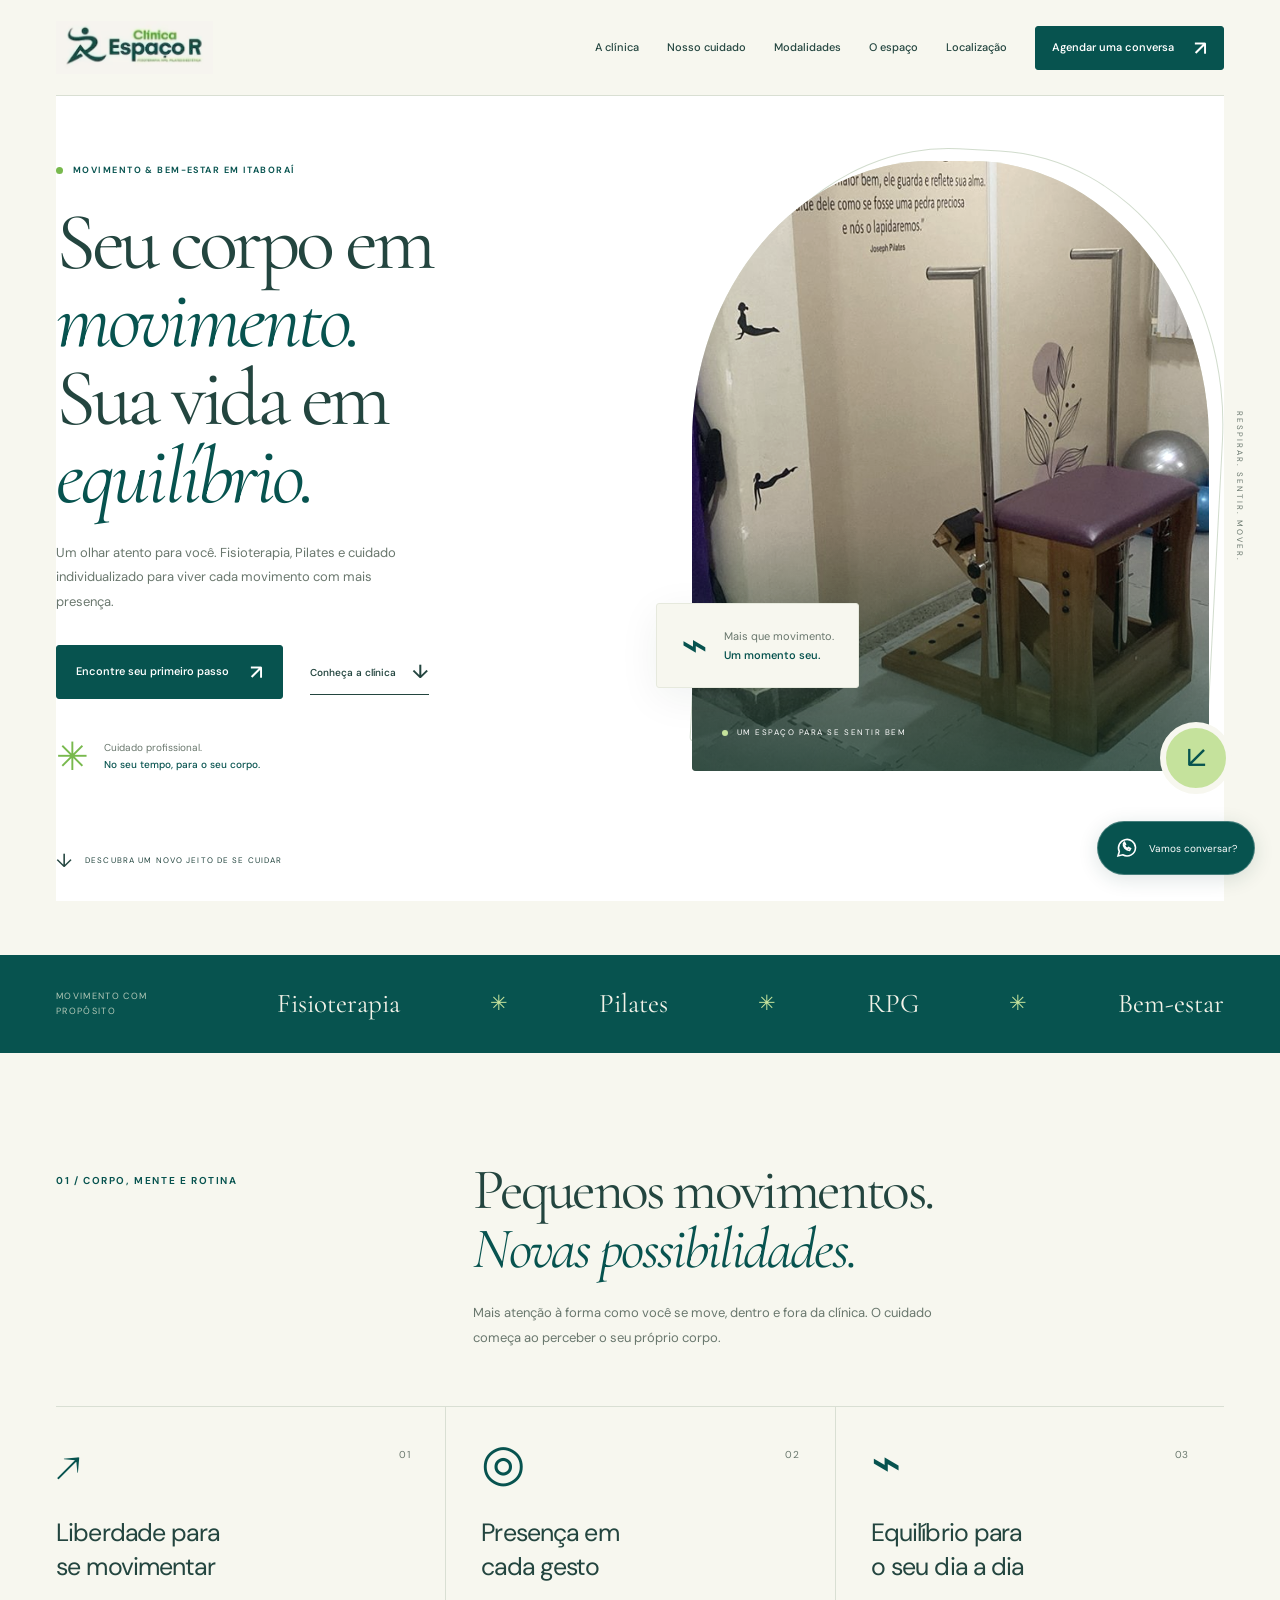
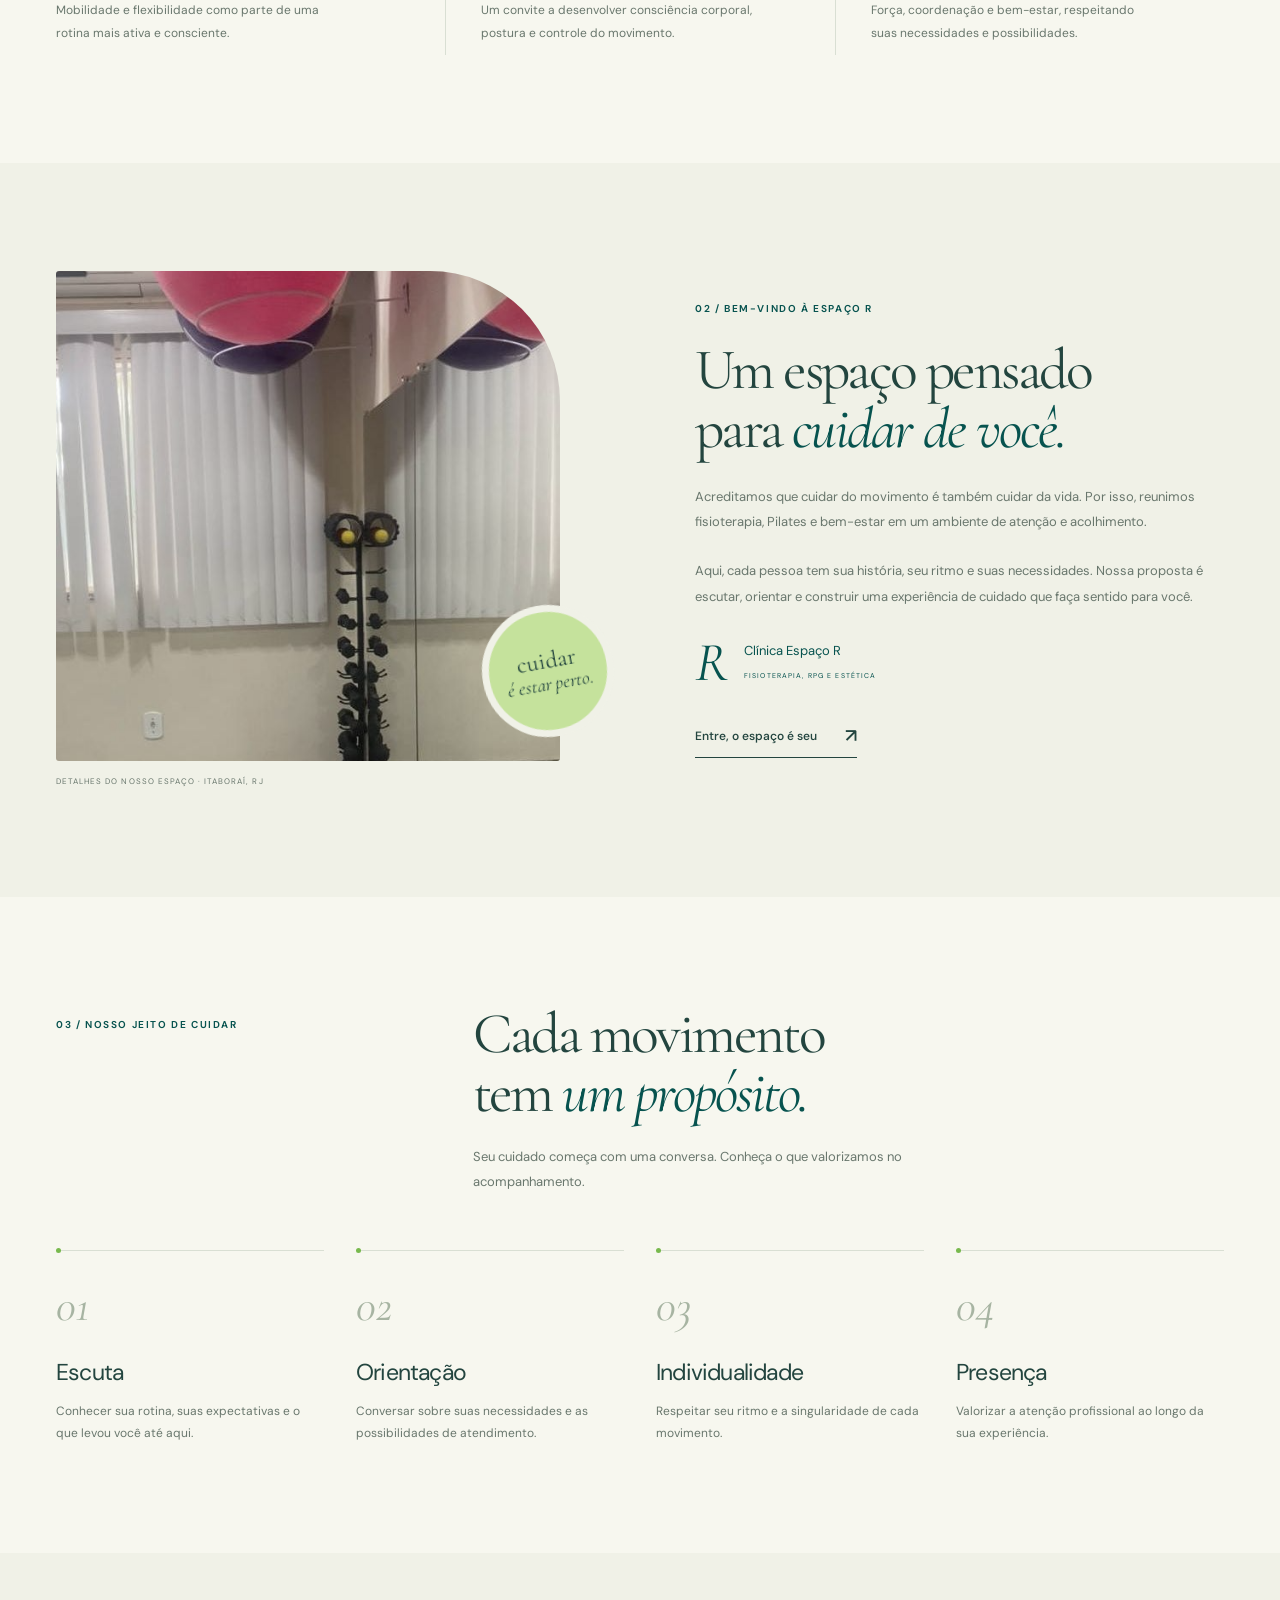
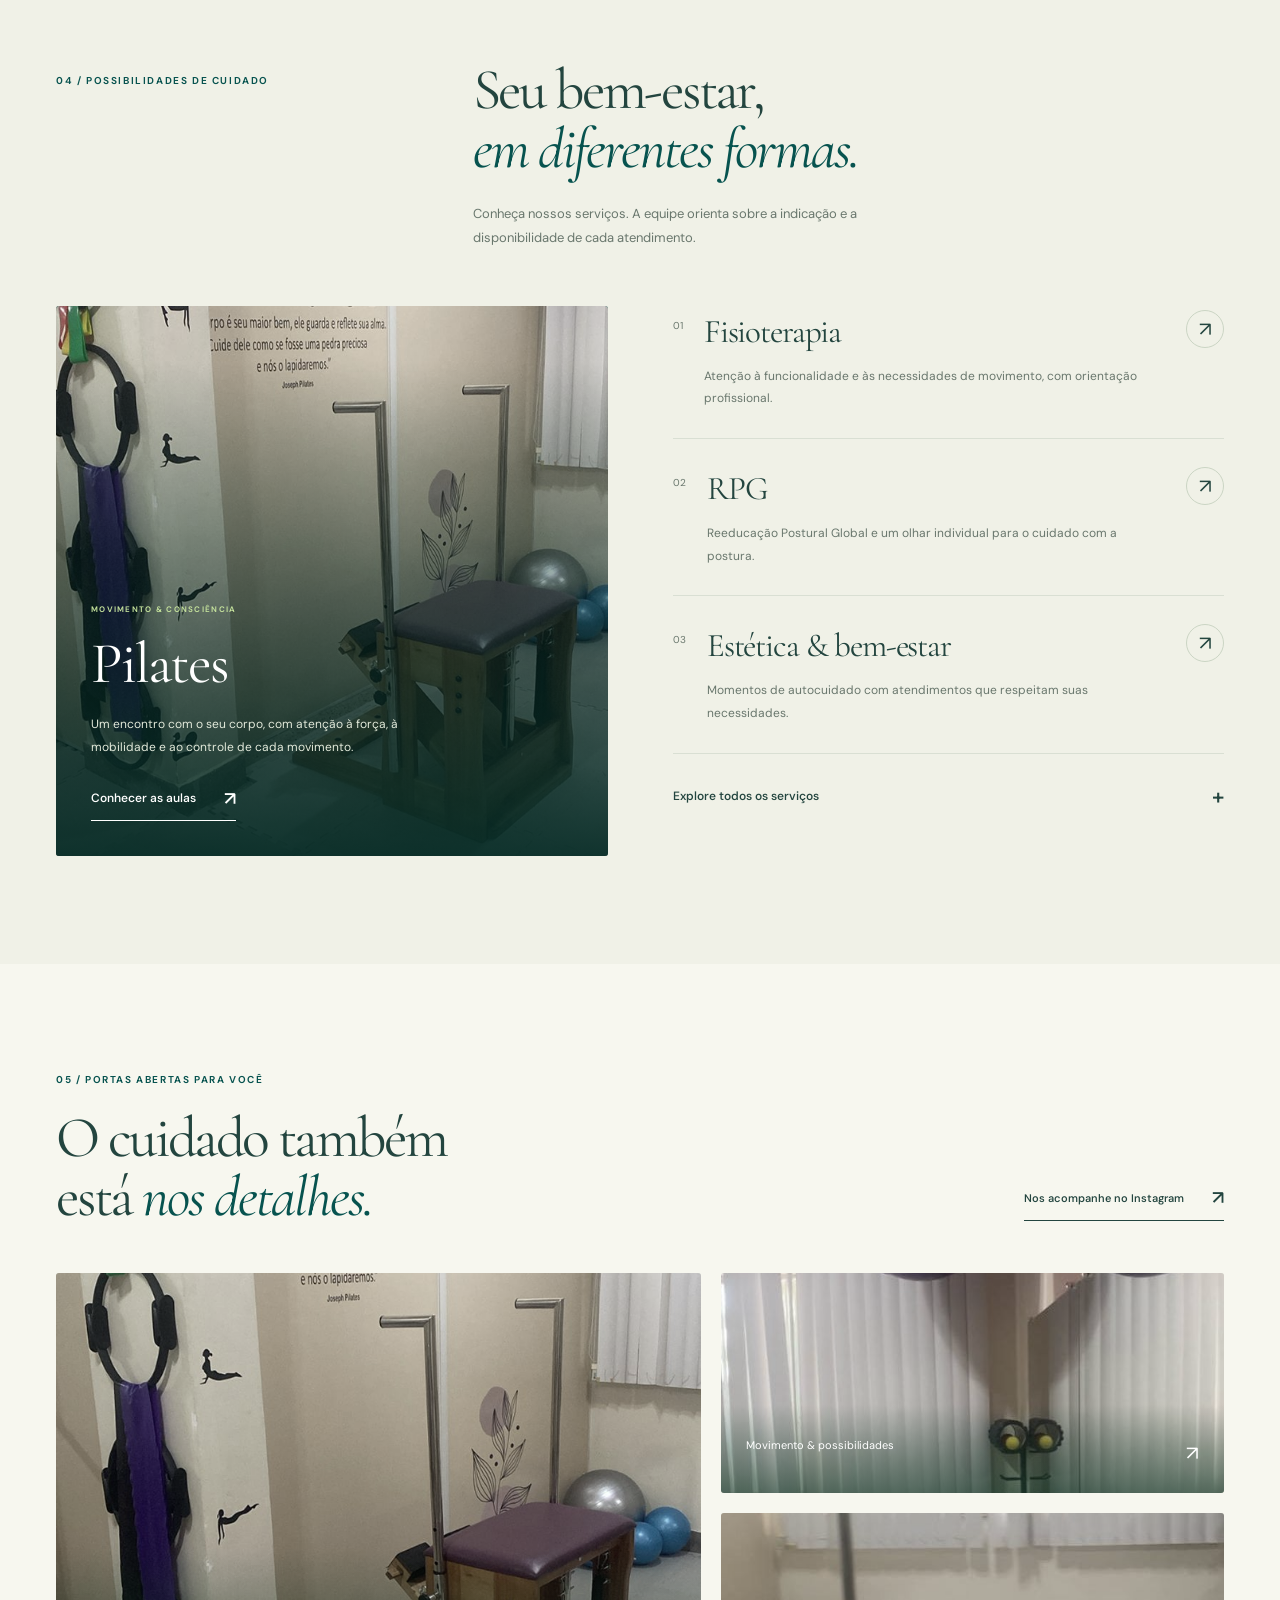
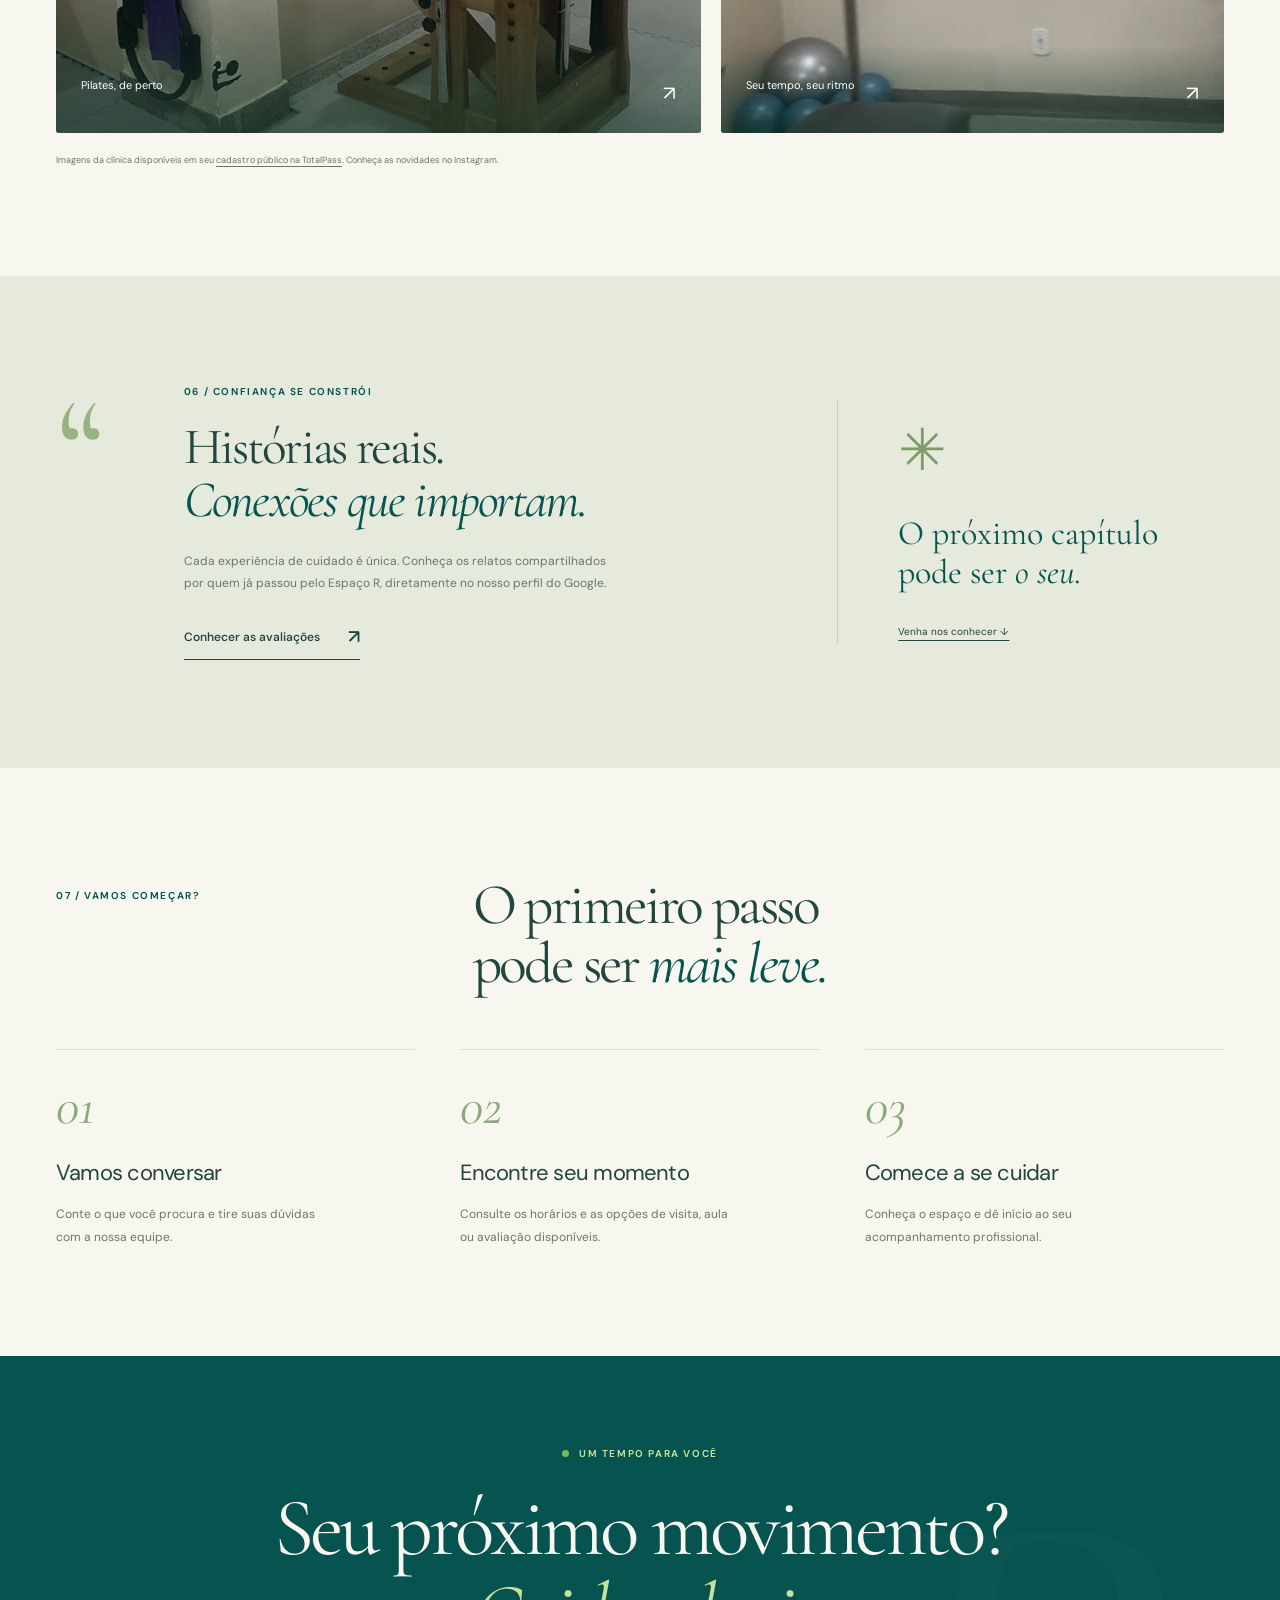
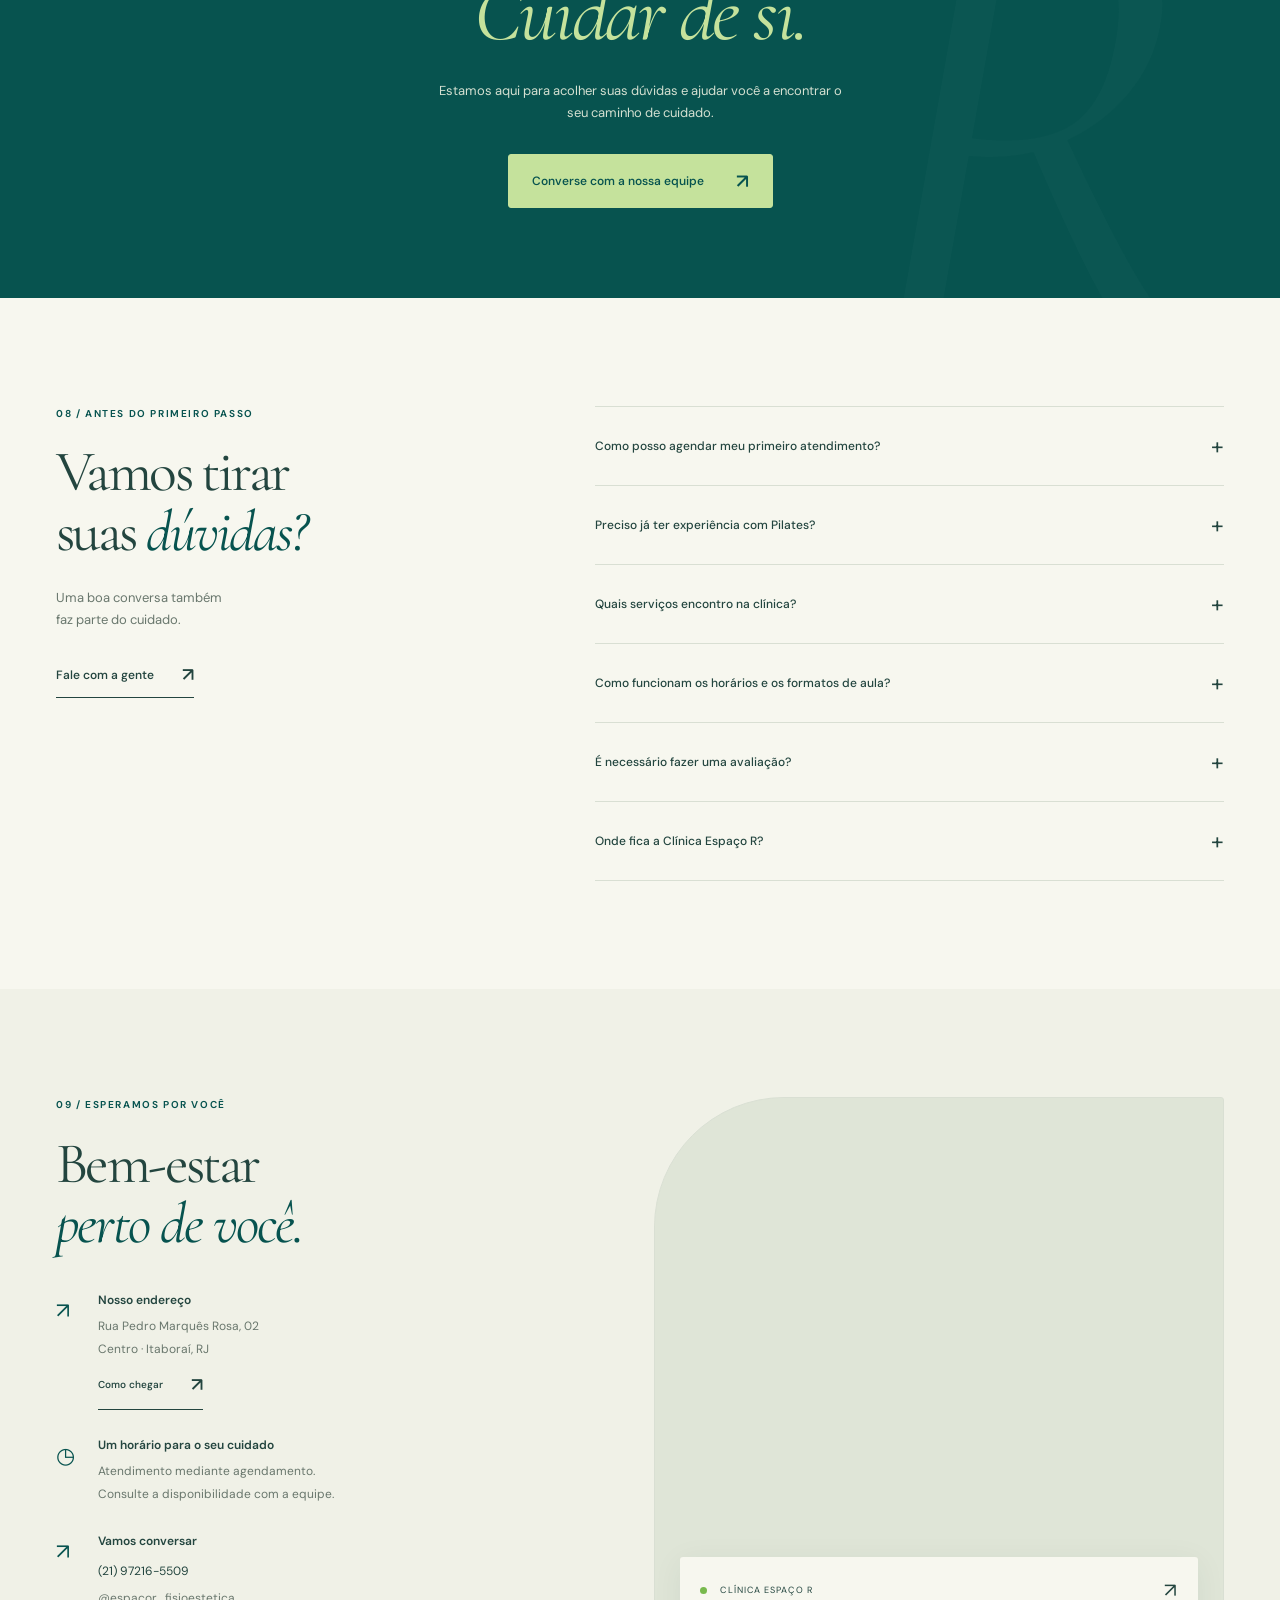
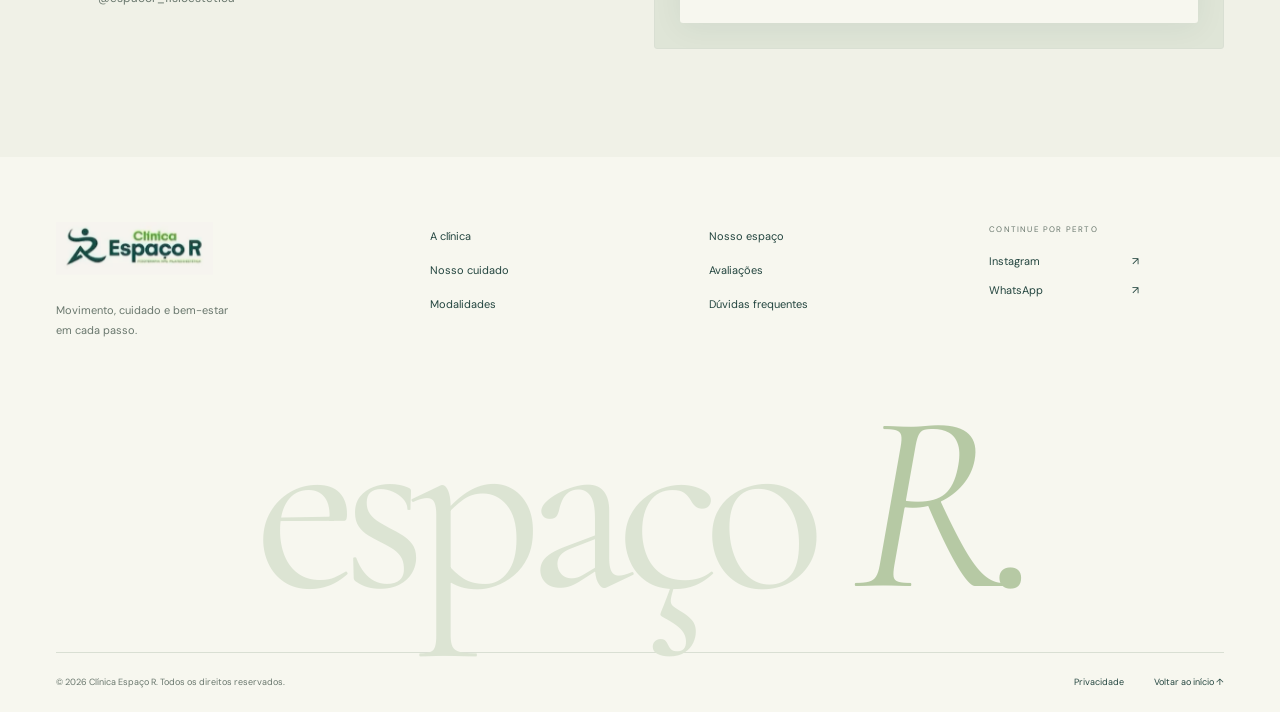
==== index.html @ eb85d08e "feat: cria site institucional da Clínica Espaço R" ====
<!doctype html>
<html lang="pt-BR">
<head>
  <meta charset="utf-8">
  <meta name="viewport" content="width=device-width, initial-scale=1">
  <meta name="theme-color" content="#07534f">
  <title>Clínica Espaço R | Fisioterapia, Pilates e bem-estar em Itaboraí</title>
  <meta name="description" content="Um espaço para cuidar do seu movimento. Conheça a Clínica Espaço R, em Itaboraí: fisioterapia, Pilates, RPG, estética e cuidado individualizado.">
  <meta property="og:title" content="Clínica Espaço R — movimento, cuidado e bem-estar">
  <meta property="og:description" content="Seu corpo em movimento. Sua vida em equilíbrio. Conheça nosso espaço em Itaboraí e converse com a equipe.">
  <meta property="og:type" content="website">
  <meta property="og:locale" content="pt_BR">
  <link rel="icon" type="image/svg+xml" href="assets/icons/favicon.svg">
  <link rel="preconnect" href="https://fonts.googleapis.com">
  <link rel="preconnect" href="https://fonts.gstatic.com" crossorigin>
  <link href="https://fonts.googleapis.com/css2?family=Cormorant+Garamond:ital,wght@0,400;0,500;0,600;1,400;1,500&family=DM+Sans:wght@400;450;500;550;600;650;700&display=swap" rel="stylesheet">
  <link rel="preload" as="image" href="assets/images/clinica-4.jpg">
  <link rel="stylesheet" href="css/style.css">
  <link rel="stylesheet" href="css/animations.css">
  <link rel="stylesheet" href="css/responsive.css">
  <script src="js/config.js" defer></script>
  <script src="js/main.js" defer></script>
  <script src="js/animations.js" defer></script>
  <script src="js/gallery.js" defer></script>
  <script src="js/webgl.js" defer></script>
  <noscript><style>.menu-toggle{display:none}.header{position:relative}.navigation{display:flex;position:static;flex-wrap:wrap;padding:0;border:0;box-shadow:none;max-height:none}.header-inner{height:auto;min-height:96px;flex-wrap:wrap;padding-block:14px}.hero{padding-top:45px}@media(max-width:767px){.navigation{flex-direction:row;gap:10px 18px}.navigation>a:not(.button){font-size:11px;padding:4px 0}.navigation .nav-cta{display:none}.header-inner{gap:10px}.hero{padding-top:30px}}</style></noscript>
  <script type="application/ld+json">{"@context":"https://schema.org","@type":"MedicalClinic","name":"Clínica Espaço R","telephone":"+55-21-97216-5509","sameAs":["https://www.instagram.com/espacor_fisioestetica/"],"address":{"@type":"PostalAddress","streetAddress":"Rua Pedro Marquês Rosa, 02","addressLocality":"Itaboraí","addressRegion":"RJ","postalCode":"24800-177","addressCountry":"BR"}}</script>
</head>
<body>
  <a class="skip-link" href="#conteudo">Pular para o conteúdo</a>
  <!-- 01 · Abertura progressiva, sem bloquear o conteúdo -->
  <div class="welcome" aria-hidden="true"><span>espaço <i>R</i></span><span class="welcome-line"></span></div>
  <!-- 02 · Navegação -->
  <header class="header" id="header">
    <div class="header-inner wrap">
      <a class="brand" href="#inicio" aria-label="Clínica Espaço R — início"><img src="assets/logo/logo-original.png" width="164" height="55" alt="Clínica Espaço R — Fisioterapia, RPG e Estética"></a>
      <button class="menu-toggle" aria-expanded="false" aria-controls="navigation" aria-label="Abrir menu"><span></span><span></span></button>
      <nav class="navigation" id="navigation" aria-label="Navegação principal">
        <a href="#sobre">A clínica</a><a href="#abordagem">Nosso cuidado</a><a href="#modalidades">Modalidades</a><a href="#espaco">O espaço</a><a href="#contato">Localização</a>
        <a class="button button-small nav-cta" href="https://wa.me/5521972165509" data-contact>Agendar uma conversa <span aria-hidden="true">↗</span></a>
      </nav>
    </div>
    <div class="scroll-progress" aria-hidden="true"></div>
  </header>
  <main id="conteudo">
    <!-- 03 · Hero -->
    <section class="hero wrap" id="inicio" aria-labelledby="hero-title">
      <canvas class="organic-canvas" id="organic-canvas" aria-hidden="true"></canvas>
      <div class="hero-copy">
        <p class="eyebrow"><span class="status-dot"></span> MOVIMENTO & BEM-ESTAR EM ITABORAÍ</p>
        <h1 id="hero-title">Seu corpo em<br><em>movimento.</em><br>Sua vida em<br><em>equilíbrio.</em></h1>
        <p class="hero-description">Um olhar atento para você. Fisioterapia, Pilates e cuidado individualizado para viver cada movimento com mais presença.</p>
        <div class="hero-actions"><a class="button" href="https://wa.me/5521972165509" data-contact>Encontre seu primeiro passo <span aria-hidden="true">↗</span></a><a class="text-link" href="#sobre">Conheça a clínica <span aria-hidden="true">↓</span></a></div>
        <div class="hero-footnote"><span class="line-flower" aria-hidden="true">✳</span><p>Cuidado profissional.<br><strong>No seu tempo, para o seu corpo.</strong></p></div>
      </div>
      <div class="hero-visual">
        <div class="hero-image-frame"><img class="hero-photo" src="assets/images/clinica-4.jpg" width="810" height="720" fetchpriority="high" alt="Aparelho de Pilates de madeira e acessórios na Clínica Espaço R"><div class="photo-shade"></div><span class="photo-label"><span></span> UM ESPAÇO PARA SE SENTIR BEM</span></div>
        <div class="orbit" aria-hidden="true"></div>
        <div class="hero-note"><span class="note-symbol" aria-hidden="true">⌁</span><p>Mais que movimento.<br><strong>Um momento seu.</strong></p></div>
        <span class="vertical-note" aria-hidden="true">RESPIRAR. SENTIR. MOVER.</span>
        <a class="circle-link" href="#modalidades" aria-label="Explorar modalidades"><span aria-hidden="true">↙</span></a>
      </div>
      <a class="scroll-hint" href="#essencia"><span aria-hidden="true">↓</span> DESCUBRA UM NOVO JEITO DE SE CUIDAR</a>
    </section>
    <!-- 04 · Essência -->
    <section class="essence" id="essencia" aria-label="Nossa essência"><div class="wrap essence-inner"><p>MOVIMENTO COM PROPÓSITO</p><span>Fisioterapia</span><i aria-hidden="true">✳</i><span>Pilates</span><i aria-hidden="true">✳</i><span>RPG</span><i aria-hidden="true">✳</i><span>Bem-estar</span></div></section>
    <!-- 05 · Benefícios -->
    <section class="section benefits wrap" id="beneficios">
      <div class="section-top reveal"><p class="eyebrow">01 / CORPO, MENTE E ROTINA</p><div><h2>Pequenos movimentos.<br><em>Novas possibilidades.</em></h2><p>Mais atenção à forma como você se move, dentro e fora da clínica. O cuidado começa ao perceber o seu próprio corpo.</p></div></div>
      <div class="benefit-grid"><article class="benefit reveal"><span class="benefit-icon" aria-hidden="true">↗</span><span class="item-number">01</span><h3>Liberdade para<br>se movimentar</h3><p>Mobilidade e flexibilidade como parte de uma rotina mais ativa e consciente.</p></article><article class="benefit reveal"><span class="benefit-icon" aria-hidden="true">◎</span><span class="item-number">02</span><h3>Presença em<br>cada gesto</h3><p>Um convite a desenvolver consciência corporal, postura e controle do movimento.</p></article><article class="benefit reveal"><span class="benefit-icon" aria-hidden="true">⌁</span><span class="item-number">03</span><h3>Equilíbrio para<br>o seu dia a dia</h3><p>Força, coordenação e bem-estar, respeitando suas necessidades e possibilidades.</p></article></div>
    </section>
    <!-- 06 · Sobre -->
    <section class="about section" id="sobre"><div class="wrap about-grid"><div class="about-visual reveal"><img src="assets/images/clinica-2.jpg" width="591" height="720" loading="lazy" alt="Espelhos, acessórios e bolas de Pilates no ambiente da clínica"><span class="image-caption">DETALHES DO NOSSO ESPAÇO · ITABORAÍ, RJ</span><div class="small-seal" aria-hidden="true">cuidar<br><em>é estar perto.</em></div></div><div class="about-copy reveal"><p class="eyebrow">02 / BEM-VINDO À ESPAÇO R</p><h2>Um espaço pensado<br>para <em>cuidar de você.</em></h2><p>Acreditamos que cuidar do movimento é também cuidar da vida. Por isso, reunimos fisioterapia, Pilates e bem-estar em um ambiente de atenção e acolhimento.</p><p>Aqui, cada pessoa tem sua história, seu ritmo e suas necessidades. Nossa proposta é escutar, orientar e construir uma experiência de cuidado que faça sentido para você.</p><div class="about-signature"><span aria-hidden="true">R</span><p>Clínica Espaço R<br><small>FISIOTERAPIA, RPG E ESTÉTICA</small></p></div><a class="text-link" href="#espaco">Entre, o espaço é seu <span aria-hidden="true">↗</span></a></div></div></section>
    <!-- 07 · Abordagem -->
    <section class="section approach wrap" id="abordagem"><div class="section-top reveal"><p class="eyebrow">03 / NOSSO JEITO DE CUIDAR</p><div><h2>Cada movimento<br>tem <em>um propósito.</em></h2><p>Seu cuidado começa com uma conversa. Conheça o que valorizamos no acompanhamento.</p></div></div><div class="approach-grid"><article class="reveal"><span>01</span><h3>Escuta</h3><p>Conhecer sua rotina, suas expectativas e o que levou você até aqui.</p></article><article class="reveal"><span>02</span><h3>Orientação</h3><p>Conversar sobre suas necessidades e as possibilidades de atendimento.</p></article><article class="reveal"><span>03</span><h3>Individualidade</h3><p>Respeitar seu ritmo e a singularidade de cada movimento.</p></article><article class="reveal"><span>04</span><h3>Presença</h3><p>Valorizar a atenção profissional ao longo da sua experiência.</p></article></div></section>
    <!-- 08 · Modalidades -->
    <section class="modalities section" id="modalidades"><div class="wrap"><div class="section-top reveal"><p class="eyebrow">04 / POSSIBILIDADES DE CUIDADO</p><div><h2>Seu bem-estar,<br><em>em diferentes formas.</em></h2><p>Conheça nossos serviços. A equipe orienta sobre a indicação e a disponibilidade de cada atendimento.</p></div></div><div class="modality-grid"><article class="modality-feature reveal"><img src="assets/images/clinica-4.jpg" width="810" height="720" loading="lazy" alt="Equipamento de Pilates da Clínica Espaço R"><div><span class="eyebrow">MOVIMENTO & CONSCIÊNCIA</span><h3>Pilates</h3><p>Um encontro com o seu corpo, com atenção à força, à mobilidade e ao controle de cada movimento.</p><a class="text-link light" href="https://wa.me/5521972165509" data-contact data-service="Pilates">Conhecer as aulas <span aria-hidden="true">↗</span></a></div></article><div class="modality-list"><article class="reveal"><span class="item-number">01</span><div><h3>Fisioterapia</h3><p>Atenção à funcionalidade e às necessidades de movimento, com orientação profissional.</p></div><a href="https://wa.me/5521972165509" data-contact data-service="Fisioterapia" aria-label="Conversar sobre fisioterapia">↗</a></article><article class="reveal"><span class="item-number">02</span><div><h3>RPG</h3><p>Reeducação Postural Global e um olhar individual para o cuidado com a postura.</p></div><a href="https://wa.me/5521972165509" data-contact data-service="RPG" aria-label="Conversar sobre RPG">↗</a></article><article class="reveal"><span class="item-number">03</span><div><h3>Estética & bem-estar</h3><p>Momentos de autocuidado com atendimentos que respeitam suas necessidades.</p></div><a href="https://wa.me/5521972165509" data-contact data-service="Estética" aria-label="Conversar sobre estética">↗</a></article><details class="all-services"><summary>Explore todos os serviços <span aria-hidden="true">+</span></summary><ul><li>Ozonioterapia</li><li>Massagem relaxante</li><li>Massagem terapêutica</li><li>Ventosaterapia</li><li>Dry needling</li><li>Suplementação</li><li>Emagrecimento</li><li>Drenagem linfática</li><li>Cone hindu</li><li>Limpeza de pele</li></ul><p>Consulte a equipe sobre indicação, profissionais responsáveis e disponibilidade.</p></details></div></div></div></section>
    <!-- 09 · Galeria -->
    <section class="section gallery-section wrap" id="espaco"><div class="gallery-heading reveal"><div><p class="eyebrow">05 / PORTAS ABERTAS PARA VOCÊ</p><h2>O cuidado também<br>está <em>nos detalhes.</em></h2></div><a class="text-link" href="https://www.instagram.com/espacor_fisioestetica/" target="_blank" rel="noopener noreferrer">Nos acompanhe no Instagram <span aria-hidden="true">↗</span></a></div><div class="gallery"><a class="gallery-item gallery-tall reveal" href="assets/images/clinica-4.jpg" data-gallery data-title="Nosso espaço de Pilates" data-description="Aparelho de Pilates e acessórios da Clínica Espaço R. Fotografia do cadastro público da clínica na TotalPass."><img src="assets/images/clinica-4.jpg" width="810" height="720" loading="lazy" alt="Aparelho de Pilates com acabamento em madeira e estofado roxo"><span>Pilates, de perto <i aria-hidden="true">↗</i></span></a><a class="gallery-item reveal" href="assets/images/clinica-2.jpg" data-gallery data-title="Cada detalhe, um cuidado" data-description="Acessórios e ambiente da clínica. Fotografia do cadastro público da clínica na TotalPass."><img src="assets/images/clinica-2.jpg" width="591" height="720" loading="lazy" alt="Bolas, pesos e espelhos da sala de exercícios"><span>Movimento & possibilidades <i aria-hidden="true">↗</i></span></a><a class="gallery-item reveal" href="assets/images/clinica-3.jpg" data-gallery data-title="Um momento para você" data-description="Ambiente de atendimento da Clínica Espaço R. Fotografia do cadastro público da clínica na TotalPass."><img src="assets/images/clinica-3.jpg" width="591" height="720" loading="lazy" alt="Espaço com equipamento de Pilates, bolas e iluminação natural"><span>Seu tempo, seu ritmo <i aria-hidden="true">↗</i></span></a></div><p class="gallery-source">Imagens da clínica disponíveis em seu <a href="https://totalpass.com/br/academias/clinica-espaco-r/" target="_blank" rel="noopener noreferrer">cadastro público na TotalPass</a>. Conheça as novidades no Instagram.</p><div class="tour-block" id="tour-block" hidden><p class="eyebrow">UM NOVO PONTO DE VISTA</p><h3>Explore nosso espaço em 360°</h3><a class="text-link" id="tour-link" target="_blank" rel="noopener noreferrer">Abrir experiência <span aria-hidden="true">↗</span></a></div></section>
    <!-- 10 · Avaliações reais, na fonte -->
    <section class="reviews section" id="avaliacoes"><div class="wrap reviews-inner reveal"><span class="quote-mark" aria-hidden="true">“</span><div><p class="eyebrow">06 / CONFIANÇA SE CONSTRÓI</p><h2>Histórias reais.<br><em>Conexões que importam.</em></h2><p>Cada experiência de cuidado é única. Conheça os relatos compartilhados por quem já passou pelo Espaço R, diretamente no nosso perfil do Google.</p><a class="text-link" href="https://maps.app.goo.gl/UWZRt281mYaTSqfA6" target="_blank" rel="noopener noreferrer">Conhecer as avaliações <span aria-hidden="true">↗</span></a></div><div class="review-aside"><span aria-hidden="true">✳</span><p>O próximo capítulo<br>pode ser <em>o seu.</em></p><a href="#primeiro-passo">Venha nos conhecer ↓</a></div></div></section>
    <!-- 11 · Como começar -->
    <section class="section first-step wrap" id="primeiro-passo"><div class="section-top reveal"><p class="eyebrow">07 / VAMOS COMEÇAR?</p><div><h2>O primeiro passo<br>pode ser <em>mais leve.</em></h2></div></div><div class="steps"><article class="reveal"><span>01</span><h3>Vamos conversar</h3><p>Conte o que você procura e tire suas dúvidas com a nossa equipe.</p></article><article class="reveal"><span>02</span><h3>Encontre seu momento</h3><p>Consulte os horários e as opções de visita, aula ou avaliação disponíveis.</p></article><article class="reveal"><span>03</span><h3>Comece a se cuidar</h3><p>Conheça o espaço e dê início ao seu acompanhamento profissional.</p></article></div></section>
    <!-- 12 · Convite -->
    <section class="invitation" aria-labelledby="invitation-title"><div class="wrap invitation-inner reveal"><p class="eyebrow"><span class="status-dot"></span> UM TEMPO PARA VOCÊ</p><h2 id="invitation-title">Seu próximo movimento?<br><em>Cuidar de si.</em></h2><p>Estamos aqui para acolher suas dúvidas e ajudar você a encontrar o seu caminho de cuidado.</p><a class="button button-lime" href="https://wa.me/5521972165509" data-contact>Converse com a nossa equipe <span aria-hidden="true">↗</span></a><span class="invitation-art" aria-hidden="true">R</span></div></section>
    <!-- 13 · FAQ -->
    <section class="section faq wrap" id="duvidas"><div class="reveal"><p class="eyebrow">08 / ANTES DO PRIMEIRO PASSO</p><h2>Vamos tirar<br>suas <em>dúvidas?</em></h2><p>Uma boa conversa também<br>faz parte do cuidado.</p><a class="text-link" href="https://wa.me/5521972165509" data-contact>Fale com a gente <span aria-hidden="true">↗</span></a></div><div class="faq-list reveal"><details><summary>Como posso agendar meu primeiro atendimento?<span aria-hidden="true">+</span></summary><p>Converse com a equipe pelo WhatsApp ou pelo Instagram. Informe o atendimento que procura e sua disponibilidade para consultar as opções de agendamento.</p></details><details><summary>Preciso já ter experiência com Pilates?<span aria-hidden="true">+</span></summary><p>Conte à equipe se será sua primeira experiência. Ela pode orientar você sobre como começar e sobre a necessidade de uma avaliação inicial.</p></details><details><summary>Quais serviços encontro na clínica?<span aria-hidden="true">+</span></summary><p>Entre os serviços divulgados pela clínica estão fisioterapia, RPG, Pilates, estética e massagens. Consulte a seção de modalidades e converse com a equipe sobre indicação e disponibilidade.</p></details><details><summary>Como funcionam os horários e os formatos de aula?<span aria-hidden="true">+</span></summary><p>O atendimento é realizado mediante agendamento. Horários, valores e formatos de aula devem ser confirmados diretamente com a equipe, conforme a modalidade desejada.</p></details><details><summary>É necessário fazer uma avaliação?<span aria-hidden="true">+</span></summary><p>Informe sua necessidade no primeiro contato. A equipe esclarece o procedimento adequado para iniciar o acompanhamento e se uma avaliação é necessária para o atendimento solicitado.</p></details><details><summary>Onde fica a Clínica Espaço R?<span aria-hidden="true">+</span></summary><p>Estamos no Centro de Itaboraí, RJ. Utilize o link oficial do Google Maps na seção de localização e confirme com a equipe o endereço antes da sua visita.</p></details></div></section>
    <!-- 14 · Localização -->
    <section class="location section" id="contato"><div class="wrap location-grid"><div class="reveal"><p class="eyebrow">09 / ESPERAMOS POR VOCÊ</p><h2>Bem-estar<br><em>perto de você.</em></h2><div class="contact-row"><span aria-hidden="true">↗</span><div><h3>Nosso endereço</h3><p>Rua Pedro Marquês Rosa, 02<br>Centro · Itaboraí, RJ</p><a class="text-link" href="https://maps.app.goo.gl/UWZRt281mYaTSqfA6" target="_blank" rel="noopener noreferrer">Como chegar <span aria-hidden="true">↗</span></a></div></div><div class="contact-row"><span aria-hidden="true">◷</span><div><h3>Um horário para o seu cuidado</h3><p>Atendimento mediante agendamento.<br>Consulte a disponibilidade com a equipe.</p></div></div><div class="contact-row"><span aria-hidden="true">↗</span><div><h3>Vamos conversar</h3><a href="https://wa.me/5521972165509" data-contact>(21) 97216-5509</a><a class="instagram-handle" href="https://www.instagram.com/espacor_fisioestetica/" target="_blank" rel="noopener noreferrer">@espacor_fisioestetica</a></div></div></div><div class="location-map reveal"><iframe title="Mapa da Clínica Espaço R em Itaboraí" src="https://maps.google.com/maps?q=Espa%C3%A7o%20R%20Rua%20Pedro%20Marqu%C3%AAs%20Rosa%2002%20Itabora%C3%AD&t=&z=16&ie=UTF8&iwloc=&output=embed" width="600" height="640" loading="lazy" referrerpolicy="no-referrer-when-downgrade" allowfullscreen></iframe><a class="map-label" href="https://maps.app.goo.gl/UWZRt281mYaTSqfA6" target="_blank" rel="noopener noreferrer"><span class="status-dot"></span> CLÍNICA ESPAÇO R <span aria-hidden="true">↗</span></a></div></div></section>
  </main>
  <!-- 15 · Rodapé -->
  <footer class="footer"><div class="wrap"><div class="footer-top"><div><a class="brand" href="#inicio"><img src="assets/logo/logo-original.png" width="164" height="55" alt="Clínica Espaço R"></a><p>Movimento, cuidado e bem-estar<br>em cada passo.</p></div><nav aria-label="Navegação do rodapé"><a href="#sobre">A clínica</a><a href="#abordagem">Nosso cuidado</a><a href="#modalidades">Modalidades</a></nav><nav aria-label="Mais informações"><a href="#espaco">Nosso espaço</a><a href="#avaliacoes">Avaliações</a><a href="#duvidas">Dúvidas frequentes</a></nav><div class="footer-social"><p>CONTINUE POR PERTO</p><a href="https://www.instagram.com/espacor_fisioestetica/" target="_blank" rel="noopener noreferrer">Instagram <span aria-hidden="true">↗</span></a><a href="https://wa.me/5521972165509" data-contact>WhatsApp <span aria-hidden="true">↗</span></a></div></div><p class="footer-wordmark" aria-hidden="true">espaço <em>R.</em></p><div class="footer-bottom"><p>© <span id="year">2026</span> Clínica Espaço R. Todos os direitos reservados.</p><a href="privacidade.html">Privacidade</a><a href="#inicio">Voltar ao início ↑</a></div></div></footer>
  <a class="floating-contact" href="https://wa.me/5521972165509" data-contact aria-label="Conversar com a Clínica Espaço R no WhatsApp"><svg width="24" height="24" viewBox="0 0 24 24" fill="none" stroke="currentColor" stroke-width="1.6" aria-hidden="true"><path d="M20.5 11.5a8.5 8.5 0 0 1-12.8 7.3L3 20l1.3-4.5a8.5 8.5 0 1 1 16.2-4Z"/><path d="M8.5 7.5c-.8 3.4 2.6 7 6 7l1-2-2-1-.8 1c-1.5-.4-2.8-1.7-3.2-3.1l1-1-1-2Z"/></svg><span>Vamos conversar?</span></a>
  <dialog class="lightbox" id="lightbox" aria-labelledby="lightbox-title"><div class="lightbox-top"><span id="lightbox-count" aria-live="polite"></span><button class="icon-button" id="lightbox-close" aria-label="Fechar galeria">✕</button></div><img id="lightbox-image" width="810" height="720" alt=""><div class="lightbox-bottom"><button class="icon-button" id="lightbox-prev" aria-label="Imagem anterior">←</button><div><h2 id="lightbox-title"></h2><p id="lightbox-description"></p></div><button class="icon-button" id="lightbox-next" aria-label="Próxima imagem">→</button></div></dialog>
</body>
</html>
---- css/style.css ----
:root{--green:#07534f;--green-dark:#123f38;--leaf:#78b94d;--lime:#c5e29c;--cream:#f7f7ef;--paper:#f0f1e7;--sage:#dfe5d7;--ink:#23453f;--muted:#69776d;--line:#d9dfd3;--serif:'Cormorant Garamond',Georgia,serif;--sans:'DM Sans',Arial,sans-serif;--wrap:1280px}
*,*::before,*::after{box-sizing:border-box}html{scroll-behavior:smooth;scroll-padding-top:110px}body{margin:0;background:var(--cream);color:var(--ink);font:16px/1.7 var(--sans);-webkit-font-smoothing:antialiased}body.modal-open{overflow:hidden}::selection{color:var(--green-dark);background:var(--lime)}a{color:inherit;text-decoration:none}button,input{font:inherit}button,a,summary{-webkit-tap-highlight-color:transparent}button{cursor:pointer}img{display:block;max-width:100%;height:auto}button{color:inherit}h1,h2,h3,p,figure{margin:0}h1,h2,h3{font-weight:400}h1,h2{font-family:var(--serif);line-height:1.03;letter-spacing:-.045em}h2{font-size:clamp(42px,4.5vw,66px)}h2 em,h1 em{font-weight:400;color:var(--green);letter-spacing:-.035em}h3{font-size:23px;line-height:1.35;letter-spacing:-.035em}p{color:var(--muted)}a:focus-visible,button:focus-visible,summary:focus-visible{outline:3px solid var(--leaf);outline-offset:6px;border-radius:3px}[hidden]{display:none!important}.wrap{max-width:var(--wrap);width:calc(100% - 112px);margin-inline:auto}.section{padding-block:108px}.eyebrow{color:var(--green);font-size:10px;letter-spacing:.16em;font-weight:650;line-height:1.5;display:flex;align-items:center;gap:10px}.status-dot{width:7px;height:7px;background:var(--leaf);display:inline-block;border-radius:50%;flex-shrink:0}.button{background:var(--green);color:#fff;min-height:54px;padding:16px 23px;display:inline-flex;align-items:center;justify-content:space-between;gap:32px;font-size:12px;font-weight:550;border:1px solid var(--green);border-radius:3px;line-height:1.5;transition:background .25s,transform .25s,color .25s}.button:hover{background:var(--green-dark);transform:translateY(-2px)}.button span{font-size:20px;line-height:1}.button-small{font-size:11px;min-height:43px;padding:11px 16px;gap:20px}.text-link{display:inline-flex;align-items:center;justify-content:space-between;gap:28px;border-bottom:1px solid currentColor;padding-block:9px 6px;font-size:12px;font-weight:550;line-height:1.6;transition:gap .25s,color .25s}.text-link:hover{gap:38px;color:var(--green)}.text-link span{font-size:19px}.skip-link{position:fixed;top:10px;left:10px;z-index:1000;padding:12px 20px;background:var(--green);color:white;transform:translateY(-180%)}.skip-link:focus{transform:none}.welcome{display:none}.header{position:fixed;inset:0 0 auto;z-index:40;background:rgba(247,247,239,.95);transition:box-shadow .3s,background .3s}.header.scrolled{background:rgba(247,247,239,.92);backdrop-filter:blur(16px);box-shadow:0 3px 25px #123f3808}.header-inner{height:96px;display:flex;align-items:center;justify-content:space-between;border-bottom:1px solid var(--line);gap:25px}.brand{display:inline-block;flex-shrink:0}.brand img{width:157px;height:auto;mix-blend-mode:multiply}.navigation{display:flex;align-items:center;gap:28px}.navigation>a:not(.button){font-size:11px;font-weight:500;position:relative;white-space:nowrap}.navigation>a:not(.button)::after{content:'';position:absolute;inset:auto 0 -5px;height:1px;background:var(--green);transform:scaleX(0);transform-origin:left;transition:transform .25s}.navigation>a:hover::after{transform:scaleX(1)}.menu-toggle{display:none}.scroll-progress{height:2px;background:var(--leaf);width:100%;position:absolute;bottom:0;left:0;transform:scaleX(0);transform-origin:left}
.hero{position:relative;padding-top:151px;padding-bottom:78px;display:grid;grid-template-columns:1.07fr 1fr;gap:66px;isolation:isolate}.organic-canvas{position:absolute;inset:96px 0 auto;width:100%;height:calc(100% - 150px);z-index:-1;opacity:.52;pointer-events:none}.hero-copy{position:relative;padding-block:13px}.hero .eyebrow{margin-bottom:25px;font-size:9px}.hero h1{font-size:clamp(65px,6.35vw,91px);line-height:.96;letter-spacing:-.055em}.hero h1 em{font-weight:400}.hero-description{font-size:13px;line-height:1.9;max-width:370px;margin-top:26px}.hero-actions{display:flex;align-items:center;gap:27px;margin-top:30px}.hero-actions .button{font-size:11px;padding:16px 19px;gap:21px}.hero-actions .text-link{font-size:10px;gap:16px;white-space:nowrap}.hero-footnote{margin-top:38px;display:flex;gap:15px;align-items:center}.line-flower{font-size:39px;line-height:1;color:var(--leaf);font-weight:400}.hero-footnote p{font-size:10px;line-height:1.7}.hero-footnote strong{font-weight:500;color:var(--green)}.hero-visual{position:relative;align-self:start;margin:10px 15px 0 0;min-width:0}.hero-image-frame{position:relative;isolation:isolate;height:610px;border-radius:46% 46% 4px 4px;overflow:hidden;background:var(--sage)}.hero-photo{height:100%;width:100%;object-fit:cover;object-position:65% center;filter:brightness(1.08) saturate(.68)}.photo-shade{position:absolute;inset:60% 0 0;background:linear-gradient(transparent,#0a3325a0)}.photo-label{position:absolute;bottom:31px;left:30px;font-size:8px;letter-spacing:.19em;color:#fff;display:flex;gap:9px;align-items:center}.photo-label span{height:6px;width:6px;background:var(--lime);border-radius:50%}.orbit{position:absolute;inset:-12px -13px 16px 13px;border:1px solid #8da98366;border-radius:46% 46% 4px 4px;z-index:-1;transform:rotate(3deg)}.hero-note{position:absolute;left:-36px;bottom:83px;display:flex;gap:16px;align-items:center;background:var(--cream);box-shadow:0 10px 40px #142b2510;padding:19px 24px;border:1px solid #e6e9dd;border-radius:3px}.note-symbol{font-family:var(--serif);font-size:45px;color:var(--green);line-height:1}.hero-note p{font-size:11px;line-height:1.7}.hero-note strong{font-weight:550;color:var(--green)}.vertical-note{position:absolute;right:-37px;top:41%;writing-mode:vertical-rl;font-size:8px;letter-spacing:.25em;color:var(--muted)}.circle-link{position:absolute;right:-23px;bottom:-23px;width:72px;height:72px;display:grid;place-items:center;background:var(--lime);color:var(--green);border:6px solid var(--cream);border-radius:50%;font-size:31px;transition:transform .3s}.circle-link:hover{transform:rotate(-20deg)}.scroll-hint{grid-column:1/-1;margin-top:-10px;font-size:8px;letter-spacing:.14em;display:flex;align-items:center;gap:12px}.scroll-hint span{font-size:19px}.essence{background:var(--green);color:#f2f2e8}.essence-inner{display:flex;align-items:center;justify-content:space-between;gap:23px;padding-block:26px}.essence p{color:#b4c9b8;max-width:130px;font-size:9px;letter-spacing:.15em;line-height:1.7}.essence span{font-family:var(--serif);font-size:27px}.essence i{font-style:normal;font-size:21px;color:var(--lime)}
.section-top{display:grid;grid-template-columns:1fr 2.05fr;gap:50px;margin-bottom:55px}.section-top>.eyebrow{align-items:start;padding-top:12px}.section-top>div>p{margin-top:22px;max-width:460px;font-size:13px;line-height:1.9}.benefit-grid{display:grid;grid-template-columns:repeat(3,1fr);border-top:1px solid var(--line)}.benefit{position:relative;padding:32px 35px 10px 0}.benefit+.benefit{padding-left:35px;border-left:1px solid var(--line)}.benefit-icon{font-family:var(--serif);font-size:51px;color:var(--green);line-height:1}.item-number{font-size:10px;letter-spacing:.07em;color:var(--muted)}.benefit>.item-number{position:absolute;top:39px;right:35px}.benefit h3{margin-top:26px;font-size:25px}.benefit p{font-size:12px;line-height:1.9;margin-top:16px;max-width:275px}.about{background:var(--paper)}.about-grid{display:grid;grid-template-columns:1fr 1fr;align-items:center;gap:110px}.about-visual{position:relative;margin-right:25px}.about-visual>img{height:490px;width:100%;object-fit:cover;filter:saturate(.65);border-radius:3px 130px 3px 3px}.image-caption{display:block;font-size:8px;letter-spacing:.13em;color:var(--muted);margin-top:14px}.small-seal{position:absolute;right:-54px;bottom:52px;width:132px;height:132px;background:var(--lime);border:7px solid var(--paper);border-radius:50%;display:flex;flex-direction:column;justify-content:center;align-items:center;text-align:center;font:24px/1.05 var(--serif);transform:rotate(-10deg)}.small-seal em{font-size:19px}.about-copy>.eyebrow{margin-bottom:25px}.about-copy>p:not(.eyebrow){font-size:13px;line-height:1.95;margin-top:24px}.about-signature{display:flex;align-items:center;gap:15px;margin-top:26px;margin-bottom:22px}.about-signature>span{font:italic 55px/1 var(--serif);color:var(--green)}.about-signature p{font-size:13px;color:var(--green)}.about-signature small{font-size:7px;letter-spacing:.16em}.approach-grid{display:grid;grid-template-columns:repeat(4,1fr);gap:32px}.approach-grid article{border-top:1px solid var(--line);padding-top:27px;position:relative}.approach-grid article::before{content:'';width:5px;height:5px;position:absolute;left:0;top:-3px;background:var(--leaf);border-radius:50%}.approach-grid article>span{font:italic 45px var(--serif);color:#a7b4a2}.approach-grid h3{margin-top:24px}.approach-grid p{font-size:12px;line-height:1.9;margin-top:12px}.modalities{background:var(--paper)}.modality-grid{display:grid;grid-template-columns:1fr 1fr;gap:65px}.modality-feature{position:relative;min-height:550px;overflow:hidden;border-radius:3px;background:var(--green)}.modality-feature>img{width:100%;height:100%;position:absolute;inset:0;object-fit:cover;object-position:50% 40%;filter:saturate(.6)}.modality-feature::after{content:'';position:absolute;inset:0;background:linear-gradient(transparent 10%,#062c26ed)}.modality-feature>div{position:absolute;inset:auto 35px 35px;z-index:1}.modality-feature .eyebrow{color:var(--lime);font-size:8px}.modality-feature h3{font-family:var(--serif);font-size:58px;color:#fff;margin-block:10px}.modality-feature p{color:#e2e9da;font-size:12px;line-height:1.85;max-width:310px}.light{color:#fff!important;margin-top:17px}.modality-list>article{display:flex;align-items:start;gap:20px;padding:28px 0;border-bottom:1px solid var(--line)}.modality-list>article:first-child{padding-top:4px}.modality-list .item-number{padding-top:7px}.modality-list h3{font-family:var(--serif);font-size:33px}.modality-list p{font-size:12px;line-height:1.9;margin-top:10px}.modality-list>article>a{flex-shrink:0;width:38px;height:38px;display:grid;place-items:center;border:1px solid #cbd5c4;border-radius:50%;font-size:20px;margin-left:auto;transition:background .3s}.modality-list>article>a:hover{background:var(--lime)}details>summary{cursor:pointer;list-style:none}details>summary::-webkit-details-marker{display:none}.all-services{padding-top:24px}.all-services summary{display:flex;justify-content:space-between;align-items:center;font-size:12px;font-weight:550}.all-services summary>span{font-size:22px}.all-services ul{padding-left:16px;columns:2;font-size:11px;line-height:2.2;margin-block:20px}.all-services>p{font-size:10px}.all-services[open] summary>span{transform:rotate(45deg)}
.gallery-heading{display:flex;align-items:end;justify-content:space-between;gap:30px;margin-bottom:45px}.gallery-heading .eyebrow{margin-bottom:22px}.gallery-heading .text-link{margin-bottom:7px;flex-shrink:0;font-size:11px}.gallery{display:grid;grid-template-columns:1.22fr .95fr;grid-template-rows:220px 220px;gap:20px}.gallery-tall{grid-row:span 2}.gallery-item{position:relative;border-radius:3px;overflow:hidden;background:var(--sage)}.gallery-item img{height:100%;width:100%;object-fit:cover;filter:saturate(.6);transition:transform .6s,filter .6s}.gallery-item:nth-child(2) img{object-position:50% 40%}.gallery-item:nth-child(3) img{object-position:50% 70%}.gallery-item:hover img{transform:scale(1.035);filter:saturate(.9)}.gallery-item::after{content:'';position:absolute;inset:60% 0 0;background:linear-gradient(transparent,#1338299c)}.gallery-item>span{position:absolute;bottom:23px;left:25px;right:25px;color:white;display:flex;justify-content:space-between;font-size:11px;z-index:1}.gallery-item i{font-style:normal;font-size:20px}.gallery-source{font-size:9px;margin-top:20px;color:var(--muted)}.gallery-source a{text-decoration:underline;text-underline-offset:3px}.tour-block{margin-top:35px;padding:30px;background:var(--paper)}.tour-block h3{font-family:var(--serif);font-size:36px;margin-top:12px}.reviews{background:#e5eadc}.reviews-inner{display:grid;grid-template-columns:.24fr 1.6fr 1fr;gap:35px;align-items:center}.quote-mark{align-self:start;font:145px/.9 var(--serif);color:#97b380}.reviews .eyebrow{margin-bottom:22px}.reviews h2{font-size:clamp(40px,4vw,59px)}.reviews p:not(.eyebrow){max-width:440px;font-size:12px;margin-top:23px;line-height:1.9}.reviews .text-link{margin-top:18px}.review-aside{border-left:1px solid #c6d0bd;padding-left:60px}.review-aside>span{font-size:58px;color:#7f9b6a}.review-aside>p{font-family:var(--serif);font-size:34px!important;line-height:1.15!important;color:var(--green);margin-block:15px 23px!important}.review-aside a{font-size:10px;text-decoration:underline;text-underline-offset:5px}.steps{display:grid;grid-template-columns:repeat(3,1fr);gap:45px}.steps article{border-top:1px solid var(--line);padding-top:30px}.steps span{font:italic 53px/1 var(--serif);color:#8caa7c}.steps h3{margin-top:25px;font-size:22px}.steps p{margin-top:15px;font-size:12px;max-width:270px;line-height:1.9}.invitation{background:var(--green);color:var(--cream);overflow:hidden;position:relative}.invitation-inner{padding-block:90px;position:relative;isolation:isolate;text-align:center}.invitation .eyebrow{justify-content:center;color:var(--lime);margin-bottom:25px}.invitation h2{font-size:clamp(54px,6.4vw,88px)}.invitation h2 em{color:var(--lime)}.invitation p:not(.eyebrow){color:#d4e0d1;max-width:425px;margin:25px auto 30px;font-size:13px}.button-lime{background:var(--lime);color:var(--green);border-color:var(--lime)}.button-lime:hover{background:#d5ecb6;color:var(--green)}.invitation-art{position:absolute;right:-30px;bottom:-200px;font:italic 700px/1 var(--serif);color:#ffffff04;z-index:-1;pointer-events:none}.faq{display:grid;grid-template-columns:1fr 1.4fr;gap:90px}.faq .eyebrow{margin-bottom:22px}.faq h2{margin-bottom:25px}.faq>div>p:not(.eyebrow){font-size:13px}.faq .text-link{margin-top:20px}.faq-list{border-top:1px solid var(--line)}.faq-list details{border-bottom:1px solid var(--line)}.faq-list summary{font-size:12px;font-weight:500;display:flex;align-items:center;justify-content:space-between;gap:20px;min-height:78px;padding-block:18px}.faq-list summary>span{font-size:23px;font-weight:400;transition:transform .3s}.faq-list details[open] summary>span{transform:rotate(45deg)}.faq-list details>p{padding:0 40px 24px 0;font-size:12px;line-height:1.9}.location{background:var(--paper)}.location-grid{display:grid;grid-template-columns:1fr 1.12fr;gap:90px}.location .eyebrow{margin-bottom:23px}.location h2{margin-bottom:38px}.contact-row{display:flex;gap:20px;margin-top:27px}.contact-row>span{font-size:22px;color:var(--green);width:22px}.contact-row h3{font-size:12px;font-weight:600;margin-bottom:7px;letter-spacing:0}.contact-row p,.contact-row a{font-size:12px;line-height:1.9}.contact-row .text-link{font-size:10px;padding-top:6px}.instagram-handle{display:block;color:var(--muted);margin-top:4px}.location-map{position:relative;min-height:550px;background:var(--sage);border-radius:130px 3px 3px 3px;overflow:hidden;border:1px solid #d9dfd3}.location-map iframe{width:100%;height:100%;min-height:550px;display:block;border:0;filter:saturate(.65)}.map-label{position:absolute;inset:auto 25px 25px;display:flex;gap:13px;align-items:center;justify-content:flex-start;padding:16px 20px;background:var(--cream);border-radius:3px;font-size:9px;letter-spacing:.12em;box-shadow:0 5px 30px #123f3810}.map-label>span:last-child{margin-left:auto;font-size:20px}.footer{padding-top:65px;background:var(--cream)}.footer-top{display:grid;grid-template-columns:1.4fr 1fr 1fr 1fr;gap:45px}.footer-top>div>p{font-size:11px;margin-top:18px;line-height:1.8}.footer nav{display:flex;flex-direction:column;gap:15px;padding-top:5px;font-size:11px}.footer-social>p{font-size:8px!important;letter-spacing:.15em;margin-top:0!important;margin-bottom:15px}.footer-social>a{display:flex;justify-content:space-between;max-width:150px;font-size:11px;margin-top:11px}.footer-wordmark{font:clamp(130px,20vw,285px)/1 var(--serif);letter-spacing:-.065em;text-align:center;color:#dce4d3;margin:35px 0 20px;white-space:nowrap}.footer-wordmark em{color:#b6c9a4;font-weight:400}.footer-bottom{display:flex;gap:30px;align-items:center;border-top:1px solid var(--line);padding-block:22px;font-size:9px}.footer-bottom>p{margin-right:auto}.floating-contact{position:fixed;z-index:30;right:25px;bottom:25px;display:flex;align-items:center;gap:10px;padding:14px 17px;border-radius:50px;background:var(--green);color:#fff;box-shadow:0 4px 20px #123f3824;border:1px solid #ffffff40;transition:transform .3s}.floating-contact:hover{transform:translateY(-3px)}.floating-contact span{font-size:10px}.lightbox{max-width:min(900px,94vw);max-height:94dvh;width:900px;border:0;background:var(--cream);color:var(--green);padding:20px 25px;border-radius:5px;overflow:auto}.lightbox::backdrop{background:#092721de;backdrop-filter:blur(8px)}.lightbox-top{display:flex;align-items:center;justify-content:space-between;font-size:11px;margin-bottom:12px}.lightbox>img{height:60dvh;max-height:650px;width:100%;object-fit:contain;background:#e5e8dd}.lightbox-bottom{display:flex;align-items:center;justify-content:space-between;gap:20px;margin-top:15px}.lightbox-bottom>div{text-align:center}.lightbox h2{font-size:29px;letter-spacing:-.02em}.lightbox p{font-size:10px;margin-top:8px}.icon-button{border:1px solid var(--line);background:transparent;display:grid;place-items:center;width:42px;height:42px;flex-shrink:0;border-radius:50%;font-size:20px}.icon-button:hover{background:var(--sage)}
.privacy-page{padding-top:160px;padding-bottom:100px;max-width:760px}.privacy-page h1{font-size:60px;margin-block:20px 40px}.privacy-page h2{font-family:var(--sans);font-size:20px;letter-spacing:-.02em;margin-top:30px;margin-bottom:10px}.privacy-page p{font-size:14px;margin-block:15px}.privacy-page a{text-decoration:underline;text-underline-offset:4px}
---- css/animations.css ----
@keyframes breathe{0%,100%{transform:scale(1);opacity:.7}50%{transform:scale(1.12);opacity:1}}
@keyframes intro-line{from{transform:scaleX(0)}to{transform:scaleX(1)}}
@keyframes welcome-out{to{opacity:0;visibility:hidden;pointer-events:none}}
@keyframes hero-in{from{opacity:0;transform:translateY(20px)}to{opacity:1;transform:translateY(0)}}
@media(prefers-reduced-motion:no-preference){.hero-copy{animation:hero-in .85s both}.hero-visual{animation:hero-in 1s .15s both}.hero .status-dot{animation:breathe 4s infinite}.motion-ready .reveal{transition:opacity .75s ease,transform .75s cubic-bezier(.2,.65,.3,1);opacity:0;transform:translateY(24px)}.motion-ready .reveal.is-visible{opacity:1;transform:none}.benefit:nth-child(2),.approach-grid article:nth-child(2),.steps article:nth-child(2){transition-delay:.1s}.benefit:nth-child(3),.approach-grid article:nth-child(3),.steps article:nth-child(3){transition-delay:.2s}.approach-grid article:nth-child(4){transition-delay:.3s}.show-welcome .welcome{position:fixed;inset:0;display:flex;flex-direction:column;align-items:center;justify-content:center;gap:20px;z-index:100;background:var(--cream);pointer-events:none;animation:welcome-out .4s .45s forwards}.welcome>span:first-child{font:55px/1 var(--serif);color:var(--green);letter-spacing:-.04em}.welcome i{color:var(--leaf)}.welcome-line{height:1px;width:80px;background:var(--leaf);transform-origin:left;animation:intro-line .45s both}}
@media(prefers-reduced-motion:reduce){html{scroll-behavior:auto}*,*::before,*::after{animation:none!important;transition:none!important}.reveal{opacity:1!important;transform:none!important}}
---- css/responsive.css ----
@media(min-width:1500px){.hero{padding-top:170px;gap:90px}.hero-image-frame{height:655px}.hero h1{font-size:96px}.hero-description{font-size:14px}.hero-actions{margin-top:35px}.hero-footnote{margin-top:40px}}
@media(max-width:1150px){.wrap{width:calc(100% - 72px)}.navigation{gap:20px}.navigation>a:not(.button){font-size:10px}.nav-cta{gap:12px;font-size:10px}.hero{gap:40px;padding-top:135px}.hero h1{font-size:clamp(58px,6.7vw,79px)}.hero-image-frame{height:580px}.hero-actions{align-items:flex-start;gap:15px;flex-direction:column}.hero-actions .text-link{font-size:11px}.hero-footnote{margin-top:25px}.about-grid{gap:70px}.section{padding-block:85px}.modality-grid{gap:40px}.location-grid{gap:55px}.review-aside{padding-left:35px}.faq{gap:60px}.hero-note{left:-20px;padding:17px 18px}}
@media(max-width:950px){.header-inner{height:82px}.brand img{width:145px}.navigation{gap:17px}.navigation>a:not(.button){font-size:10px}.navigation .nav-cta{display:none}.hero{padding-top:122px;gap:33px;padding-bottom:60px}.hero h1{font-size:66px}.hero-image-frame{height:565px}.hero-description{font-size:12px}.hero-actions .button{font-size:10px;gap:18px}.hero .eyebrow{font-size:8px}.hero-note{left:-17px;bottom:65px;gap:11px;padding:15px}.hero-note p{font-size:9px}.hero-note .note-symbol{font-size:32px}.vertical-note{right:-29px}.circle-link{width:60px;height:60px;right:-17px;bottom:-17px}.section-top{grid-template-columns:.8fr 2fr;gap:30px}.essence span{font-size:24px}.essence-inner{gap:15px}.essence p{font-size:8px;max-width:95px}.benefit+.benefit{padding-left:25px}.benefit{padding-right:25px}.benefit h3{font-size:22px}.about-grid{gap:55px}.about-visual{margin-right:15px}.about-visual>img{height:450px}.small-seal{width:110px;height:110px;right:-35px;font-size:22px}.small-seal em{font-size:16px}.approach-grid{gap:23px}.modality-grid{gap:35px}.modality-feature{min-height:535px}.modality-feature>div{inset:auto 25px 30px}.modality-list>article{gap:13px;padding-block:23px}.modality-list h3{font-size:29px}.gallery-heading .text-link{font-size:10px;gap:15px}.gallery{grid-template-rows:195px 195px}.reviews-inner{grid-template-columns:.18fr 1.5fr .8fr;gap:25px}.review-aside{padding-left:23px}.review-aside>p{font-size:28px!important}.quote-mark{font-size:110px}.steps{gap:30px}.steps h3{font-size:20px}.faq{gap:45px;grid-template-columns:1fr 1.5fr}.faq-list summary{font-size:11px}.location-grid{gap:40px}.location-map,.location-map iframe{min-height:530px}.footer-top{gap:25px}.footer-social>p{font-size:7px!important}}
@media(max-width:767px){html{scroll-padding-top:88px}.wrap{width:calc(100% - 40px)}.section{padding-block:65px}.header-inner{height:76px}.brand img{width:142px}.menu-toggle{display:flex;flex-direction:column;justify-content:center;align-items:center;gap:6px;background:none;border:1px solid var(--line);border-radius:50%;width:43px;height:43px;z-index:2}.menu-toggle>span{width:18px;height:1px;background:var(--green);transition:transform .25s}.menu-toggle[aria-expanded=true]>span:first-child{transform:translateY(3.5px) rotate(45deg)}.menu-toggle[aria-expanded=true]>span:last-child{transform:translateY(-3.5px) rotate(-45deg)}.navigation{display:none;position:absolute;inset:76px 0 auto;background:var(--cream);padding:22px 24px 28px;flex-direction:column;align-items:stretch;gap:0;border-bottom:1px solid var(--line);box-shadow:0 20px 35px #123f3810;max-height:calc(100dvh - 76px);overflow:auto}.navigation.is-open{display:flex}.navigation>a:not(.button){font-size:16px;padding:13px 0;border-bottom:1px solid var(--line)}.navigation .nav-cta{display:flex;margin-top:20px;font-size:12px}.navigation>a:not(.button)::after{display:none}.hero{display:flex;flex-direction:column;padding-top:113px;gap:35px;padding-bottom:35px}.hero-copy{padding:0}.hero .eyebrow{font-size:8px;margin-bottom:22px;letter-spacing:.13em}.hero h1{font-size:clamp(60px,12.8vw,88px);line-height:.99}.hero h1 br:nth-of-type(2){display:none}.hero h1 em:nth-of-type(1)::after{content:'';display:block}.hero-description{font-size:13px;max-width:420px;margin-top:24px}.hero-actions{flex-direction:row;align-items:center;gap:25px;margin-top:25px;flex-wrap:wrap}.hero-actions .button{font-size:11px;padding:16px 18px;gap:20px}.hero-actions .text-link{font-size:10px;gap:15px}.hero-footnote{margin-top:25px}.hero-footnote p{font-size:10px}.hero-visual{width:calc(100% - 17px);align-self:center;margin:7px 0 15px}.hero-image-frame{height:450px;border-radius:46% 46% 3px 3px}.hero-photo{object-position:50% 57%}.hero-note{bottom:65px;left:-10px;padding:16px 20px}.hero-note p{font-size:11px}.hero-note .note-symbol{font-size:40px}.vertical-note{right:-23px;font-size:7px}.photo-label{left:24px;font-size:7px;bottom:27px;letter-spacing:.12em}.circle-link{width:65px;height:65px;right:-14px;bottom:-18px}.scroll-hint{margin-top:0;font-size:7px;letter-spacing:.08em}.organic-canvas{inset:76px 0 auto;height:470px}.essence-inner{display:grid;grid-template-columns:1fr auto 1fr;text-align:center;gap:14px;padding-block:24px}.essence p{grid-column:1/-1;max-width:none;font-size:8px;letter-spacing:.18em}.essence span{font-size:26px}.essence i{font-size:17px}.essence i:nth-of-type(2){display:none}.section-top{display:block;margin-bottom:35px}.section-top>.eyebrow{padding-top:0;margin-bottom:20px}.section-top>div>p{font-size:12px;margin-top:20px}h2{font-size:clamp(42px,9.3vw,64px)}.benefit-grid{grid-template-columns:1fr}.benefit,.benefit+.benefit{padding:25px 0 28px;border-left:0;border-bottom:1px solid var(--line);display:grid;grid-template-columns:60px 1fr;column-gap:15px}.benefit-icon{grid-row:span 2;font-size:44px;margin-top:5px}.benefit h3{font-size:22px;margin:0 25px 0 0}.benefit p{grid-column:2;margin-top:12px;max-width:330px}.benefit>.item-number{right:0;top:30px}.about-grid{grid-template-columns:1fr;gap:45px}.about-visual{margin:0 25px 0 0}.about-visual>img{height:420px;object-position:50% 32%}.small-seal{width:120px;height:120px;right:-37px;font-size:24px;bottom:48px}.small-seal em{font-size:18px}.about-copy>p:not(.eyebrow){font-size:13px}.approach-grid{grid-template-columns:1fr 1fr;gap:30px 24px}.approach-grid article>span{font-size:40px}.approach-grid h3{margin-top:13px;font-size:22px}.approach-grid p{font-size:11px}.modality-grid{grid-template-columns:1fr;gap:30px}.modality-feature{min-height:475px}.modality-feature>div{inset:auto 27px 30px}.modality-feature h3{font-size:55px}.modality-list>article{padding-block:25px}.modality-list h3{font-size:32px}.modality-list p{font-size:12px}.all-services ul{font-size:12px}.gallery-heading{display:block;margin-bottom:30px}.gallery-heading .text-link{margin-top:23px;font-size:11px}.gallery{grid-template-columns:1fr 1fr;grid-template-rows:340px 240px;gap:12px}.gallery-tall{grid-row:span 1;grid-column:span 2}.gallery-item>span{font-size:9px;left:13px;right:13px;bottom:15px;gap:6px;line-height:1.5}.gallery-item i{font-size:17px}.gallery-source{font-size:9px;line-height:1.8}.reviews-inner{grid-template-columns:1fr;gap:0}.quote-mark{font-size:90px;line-height:.8}.reviews .eyebrow{font-size:9px;margin-bottom:20px}.reviews h2{font-size:45px}.reviews p:not(.eyebrow){font-size:12px}.review-aside{border-left:0;border-top:1px solid #c6d0bd;margin-top:35px;padding:28px 0 0;display:grid;grid-template-columns:65px 1fr;align-items:center}.review-aside>span{grid-row:span 2;font-size:48px}.review-aside>p{font-size:30px!important;margin:0 0 14px!important}.review-aside>a{grid-column:2}.steps{grid-template-columns:1fr;gap:25px}.steps article{position:relative;padding:22px 0 0 60px}.steps span{position:absolute;top:23px;left:0;font-size:40px}.steps h3{margin:0;font-size:22px}.steps p{max-width:350px;margin-top:12px}.invitation-inner{padding-block:65px}.invitation h2{font-size:clamp(49px,11vw,70px)}.invitation p:not(.eyebrow){font-size:12px;max-width:330px}.invitation-art{font-size:500px;bottom:-170px}.button-lime{font-size:11px}.faq{grid-template-columns:1fr;gap:35px}.faq h2{margin-bottom:18px}.faq>div>p:not(.eyebrow){font-size:12px}.faq .text-link{margin-top:14px}.faq-list summary{font-size:12px;min-height:75px}.faq-list details>p{padding-right:15px;font-size:12px}.location-grid{grid-template-columns:1fr;gap:35px}.location-map,.location-map iframe{min-height:390px}.location-map{border-radius:85px 3px 3px 3px}.location h2{margin-bottom:30px}.contact-row{margin-top:23px}.contact-row p,.contact-row a{font-size:13px}.footer{padding-top:50px}.footer-top{grid-template-columns:1fr 1fr;gap:35px}.footer-top>div:first-child{grid-column:1/-1}.footer-top>div>p{font-size:11px}.footer nav{font-size:12px}.footer-social{grid-column:1/-1}.footer-social>a{display:inline-flex;gap:30px;margin-right:30px}.footer-social>p{font-size:8px!important}.footer-wordmark{font-size:24vw;margin:40px 0 25px}.footer-bottom{flex-wrap:wrap;gap:14px 25px;padding-block:20px 85px;font-size:9px}.footer-bottom>p{width:100%}.floating-contact{right:17px;bottom:17px;padding:13px;border-radius:50%}.floating-contact span{display:none}.lightbox{padding:14px;max-width:96vw}.lightbox>img{height:55dvh}.lightbox h2{font-size:24px}.lightbox p{font-size:9px}.lightbox-bottom{gap:10px}.icon-button{width:38px;height:38px}.privacy-page{padding-top:125px}.privacy-page h1{font-size:48px}}
@media(max-width:370px){.wrap{width:calc(100% - 32px)}.hero h1{font-size:56px}.hero .eyebrow{font-size:7px}.hero-actions{gap:16px}.hero-actions .button{font-size:10px;padding:15px}.hero-image-frame{height:370px}.eyebrow{font-size:9px}.gallery{grid-template-rows:300px 210px}.gallery-item>span{font-size:8px}.invitation h2{font-size:45px}.footer-wordmark{font-size:23vw}}
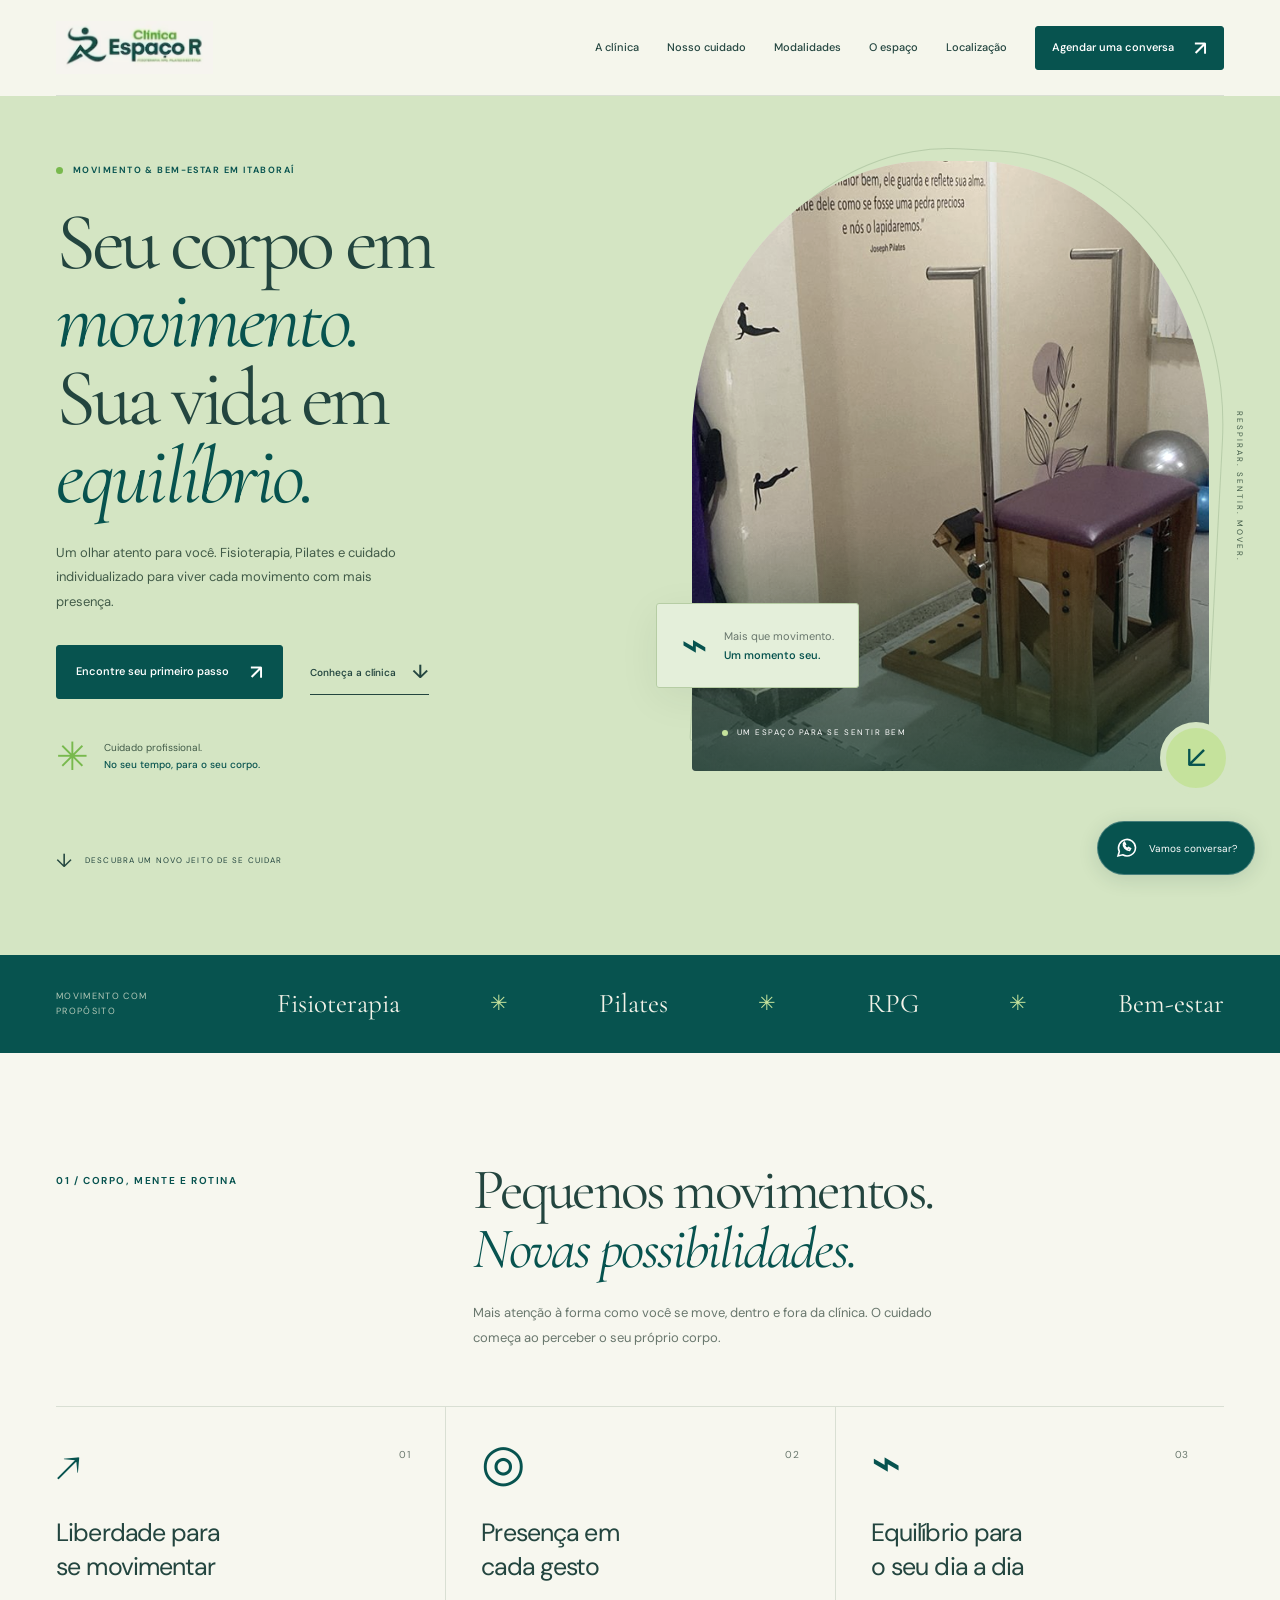
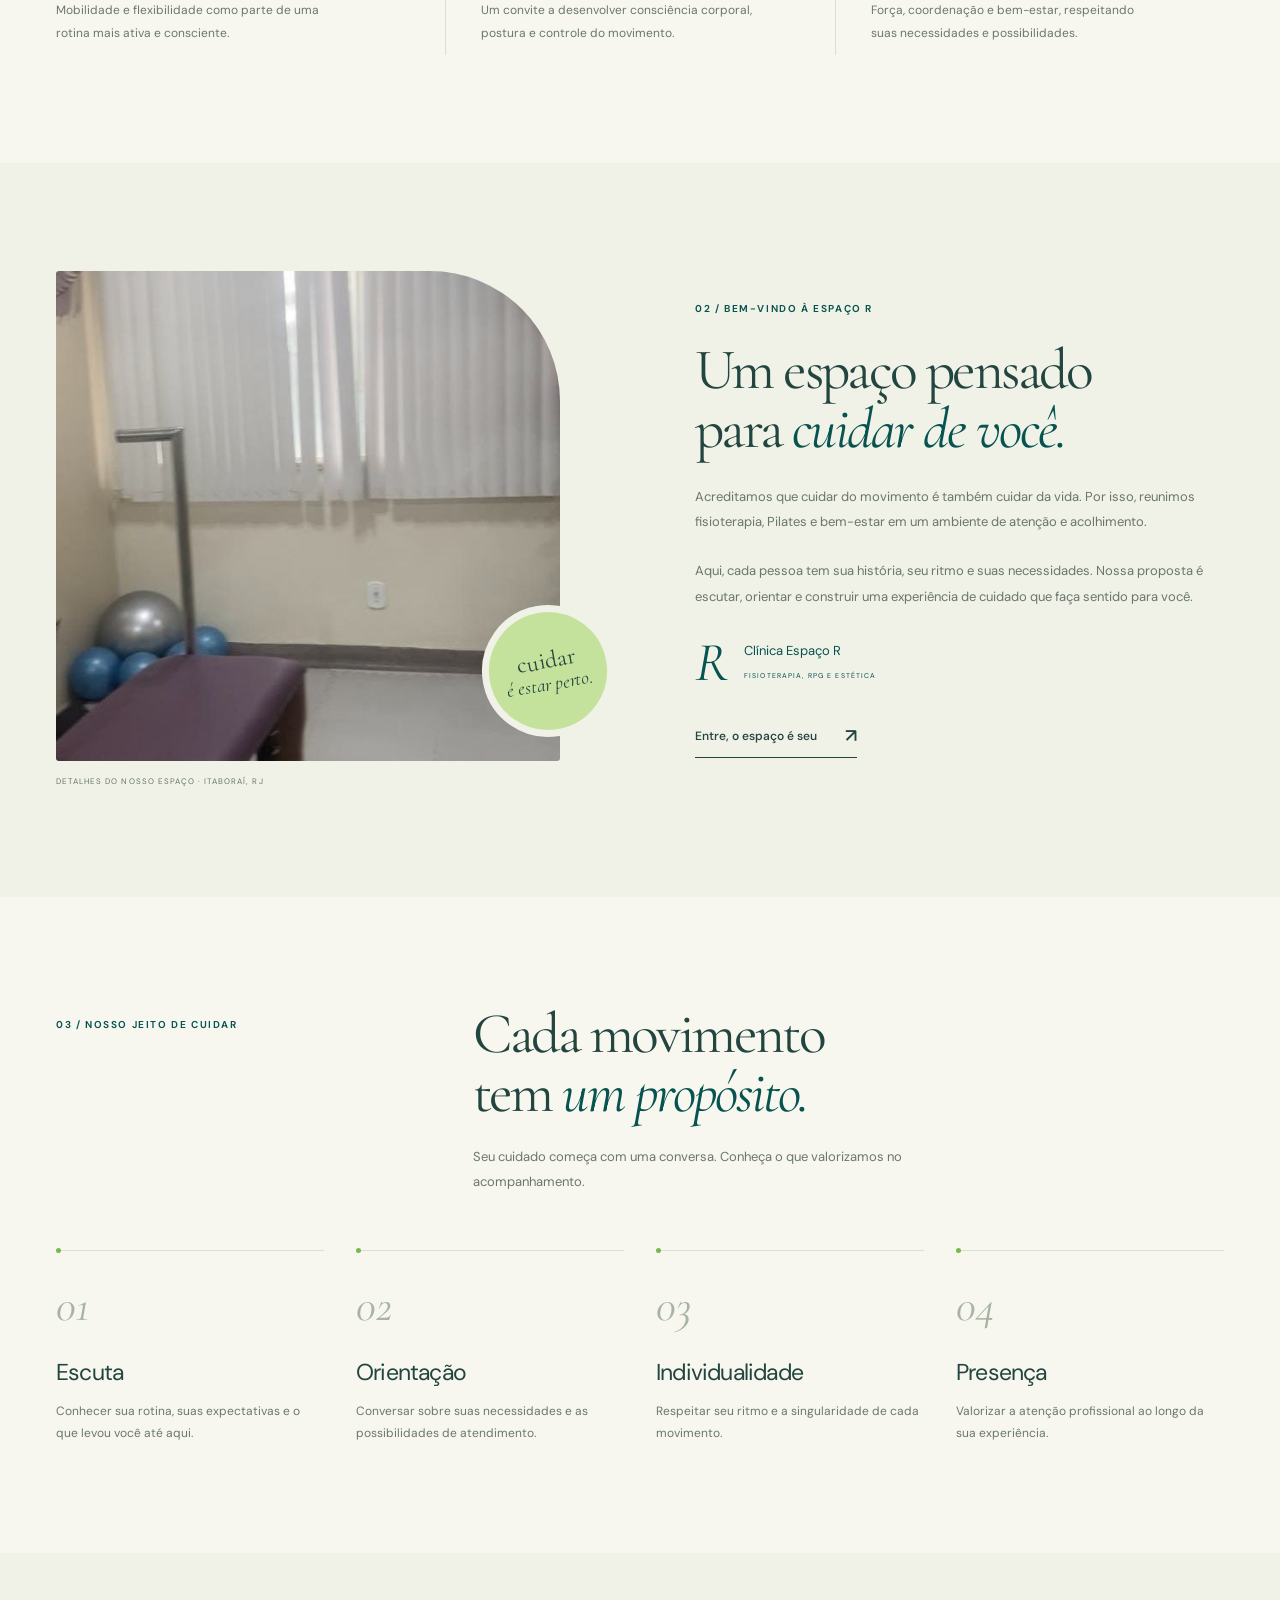
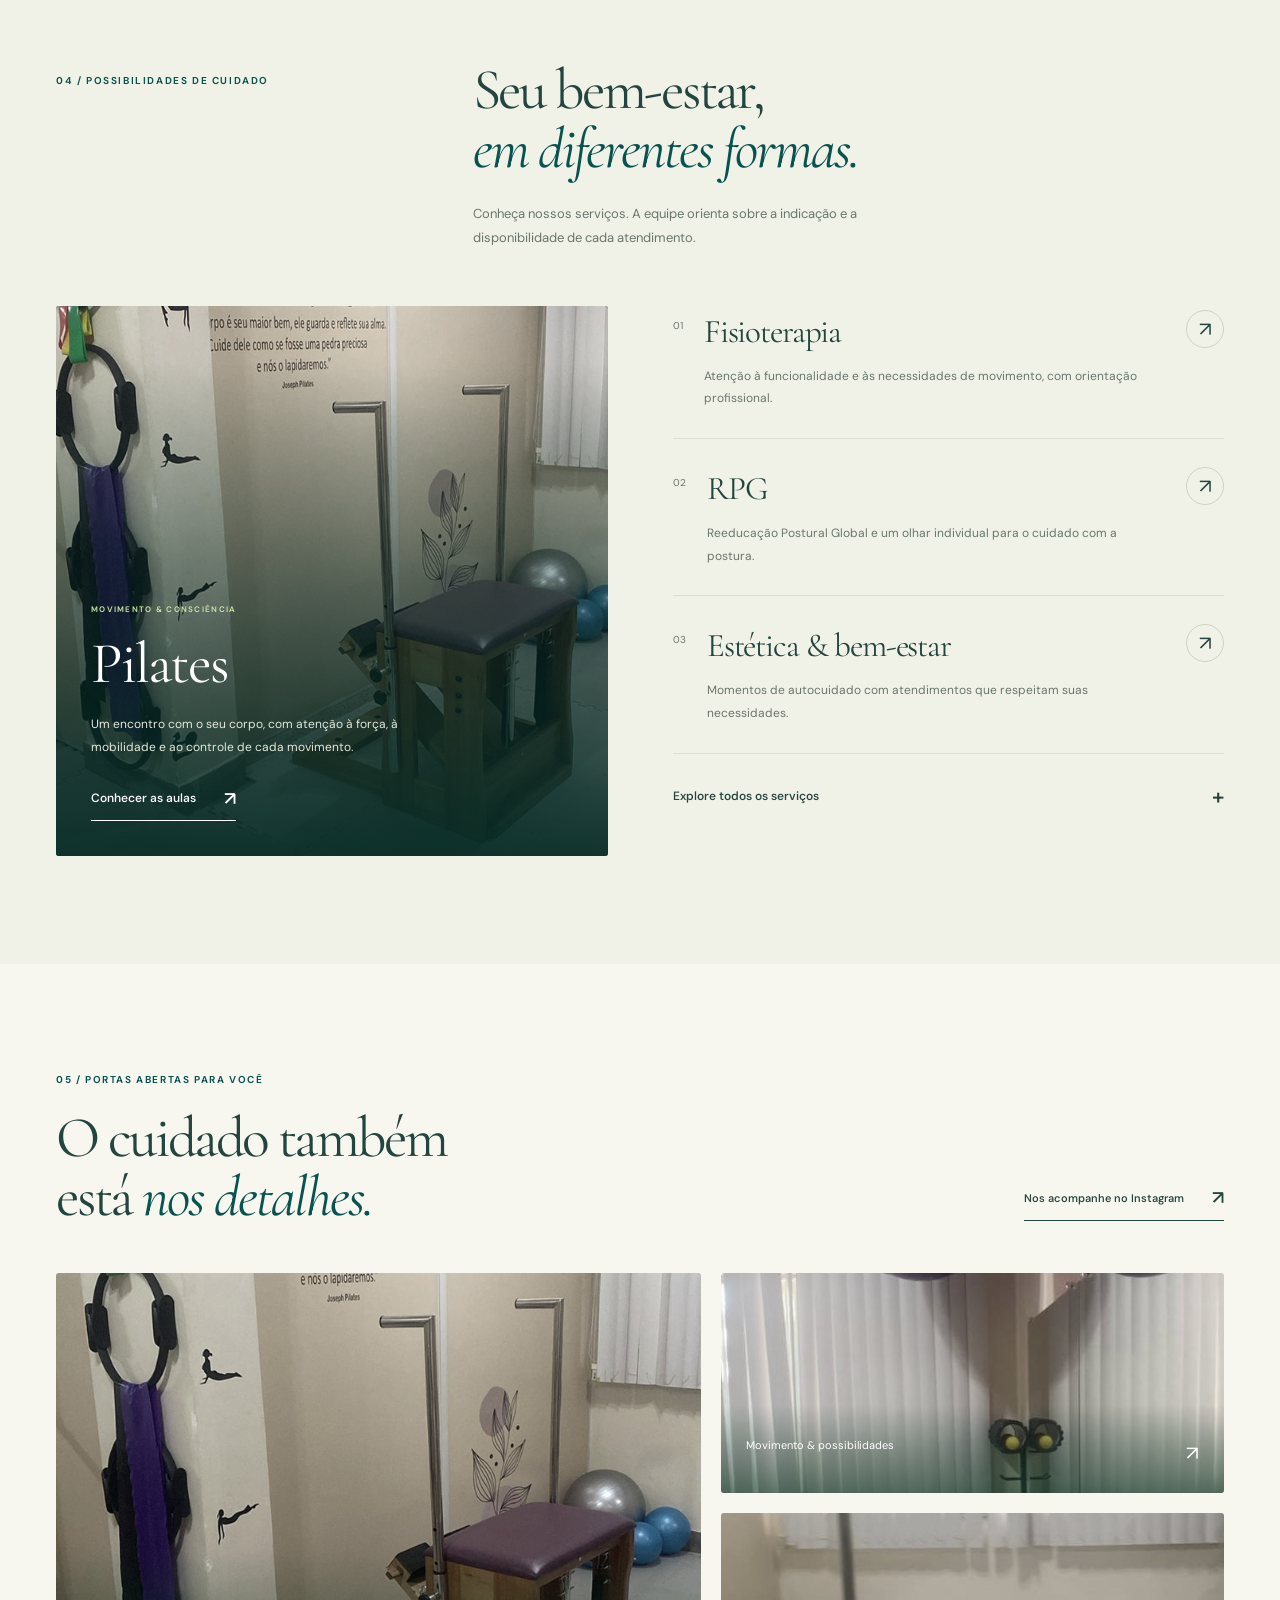
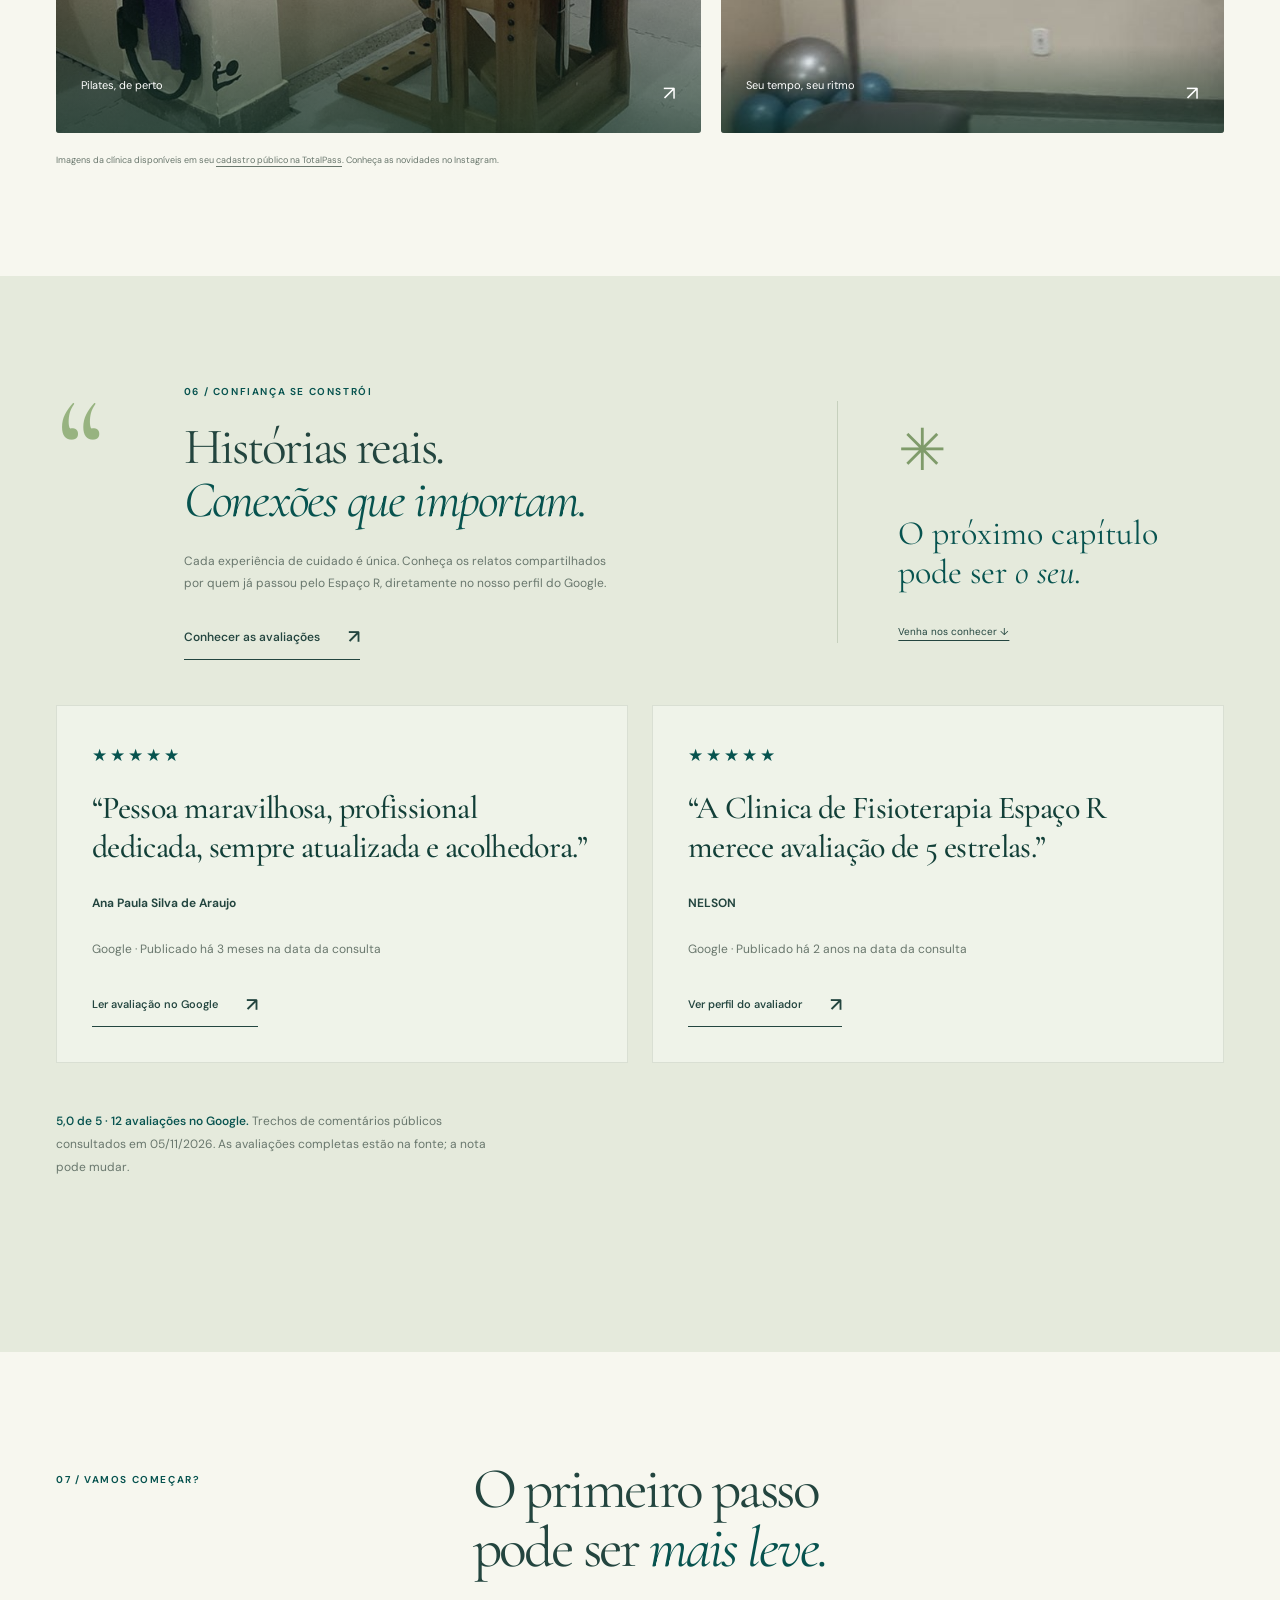
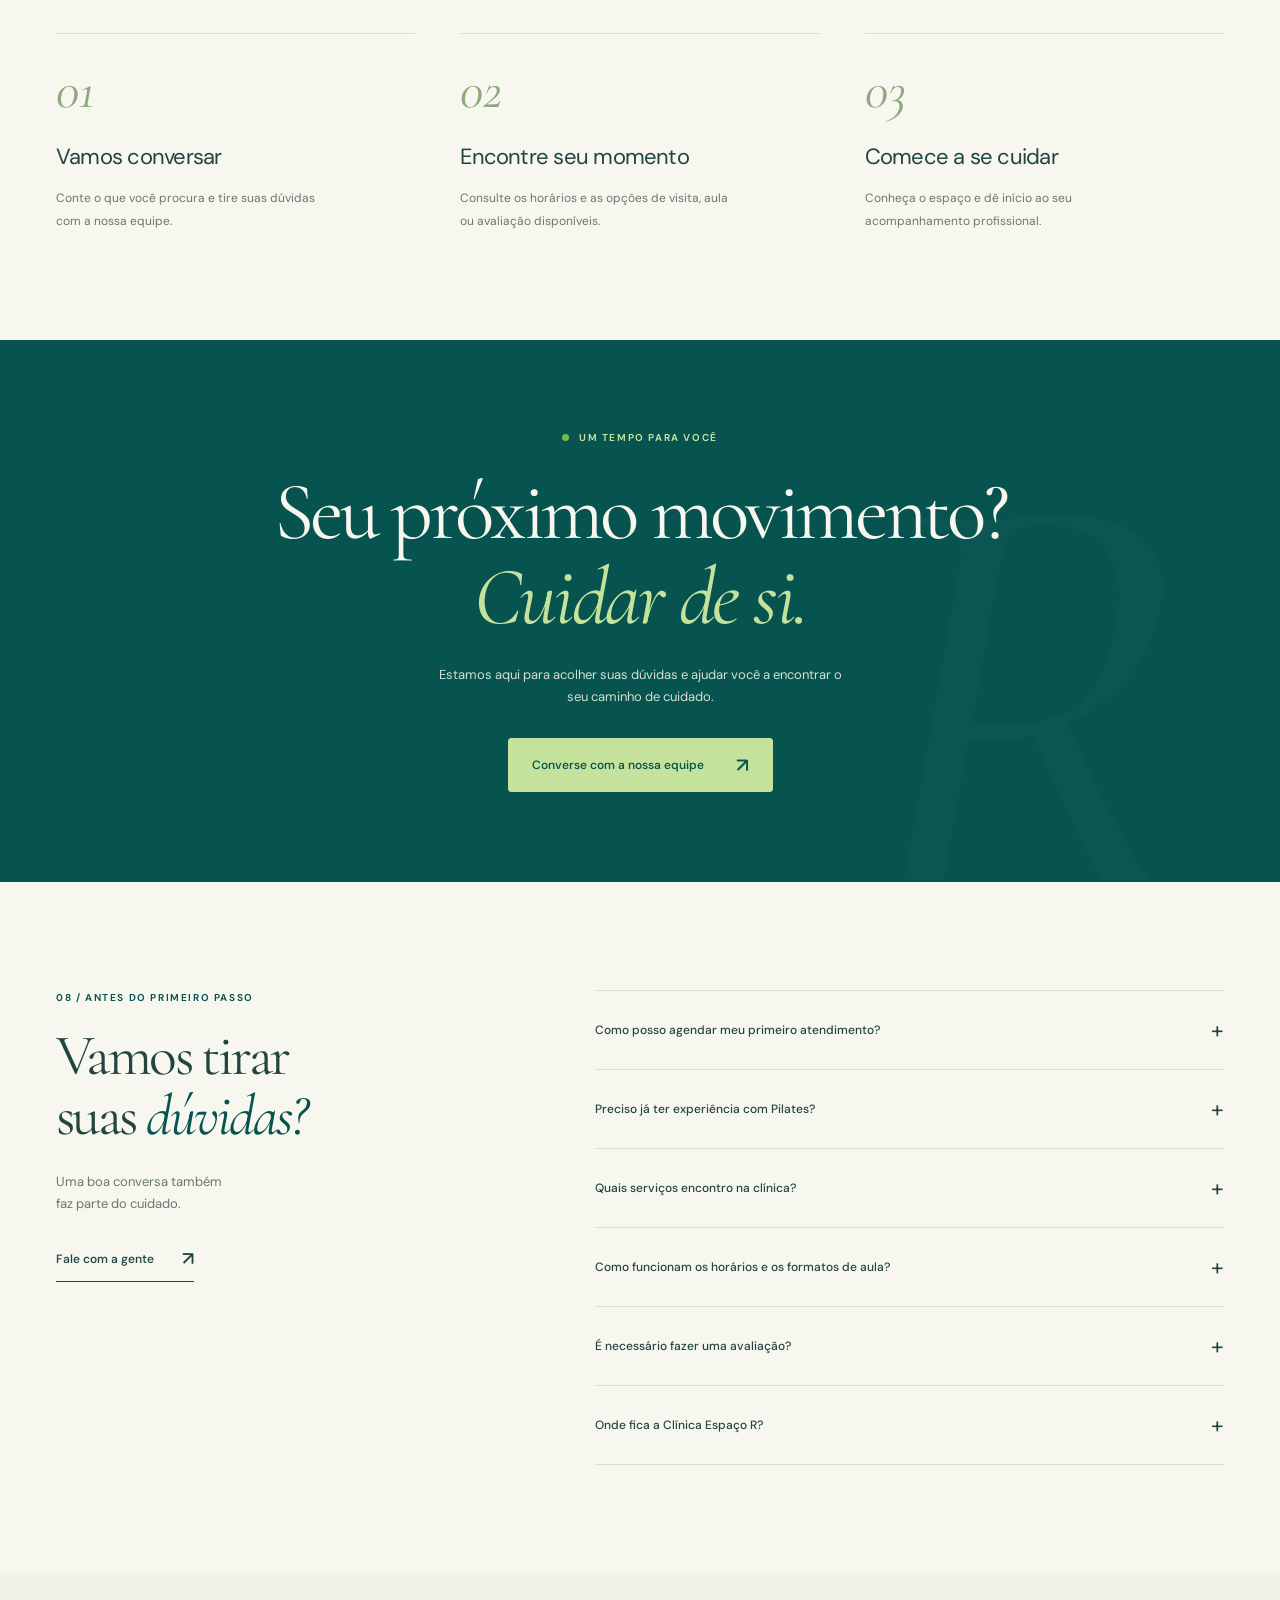
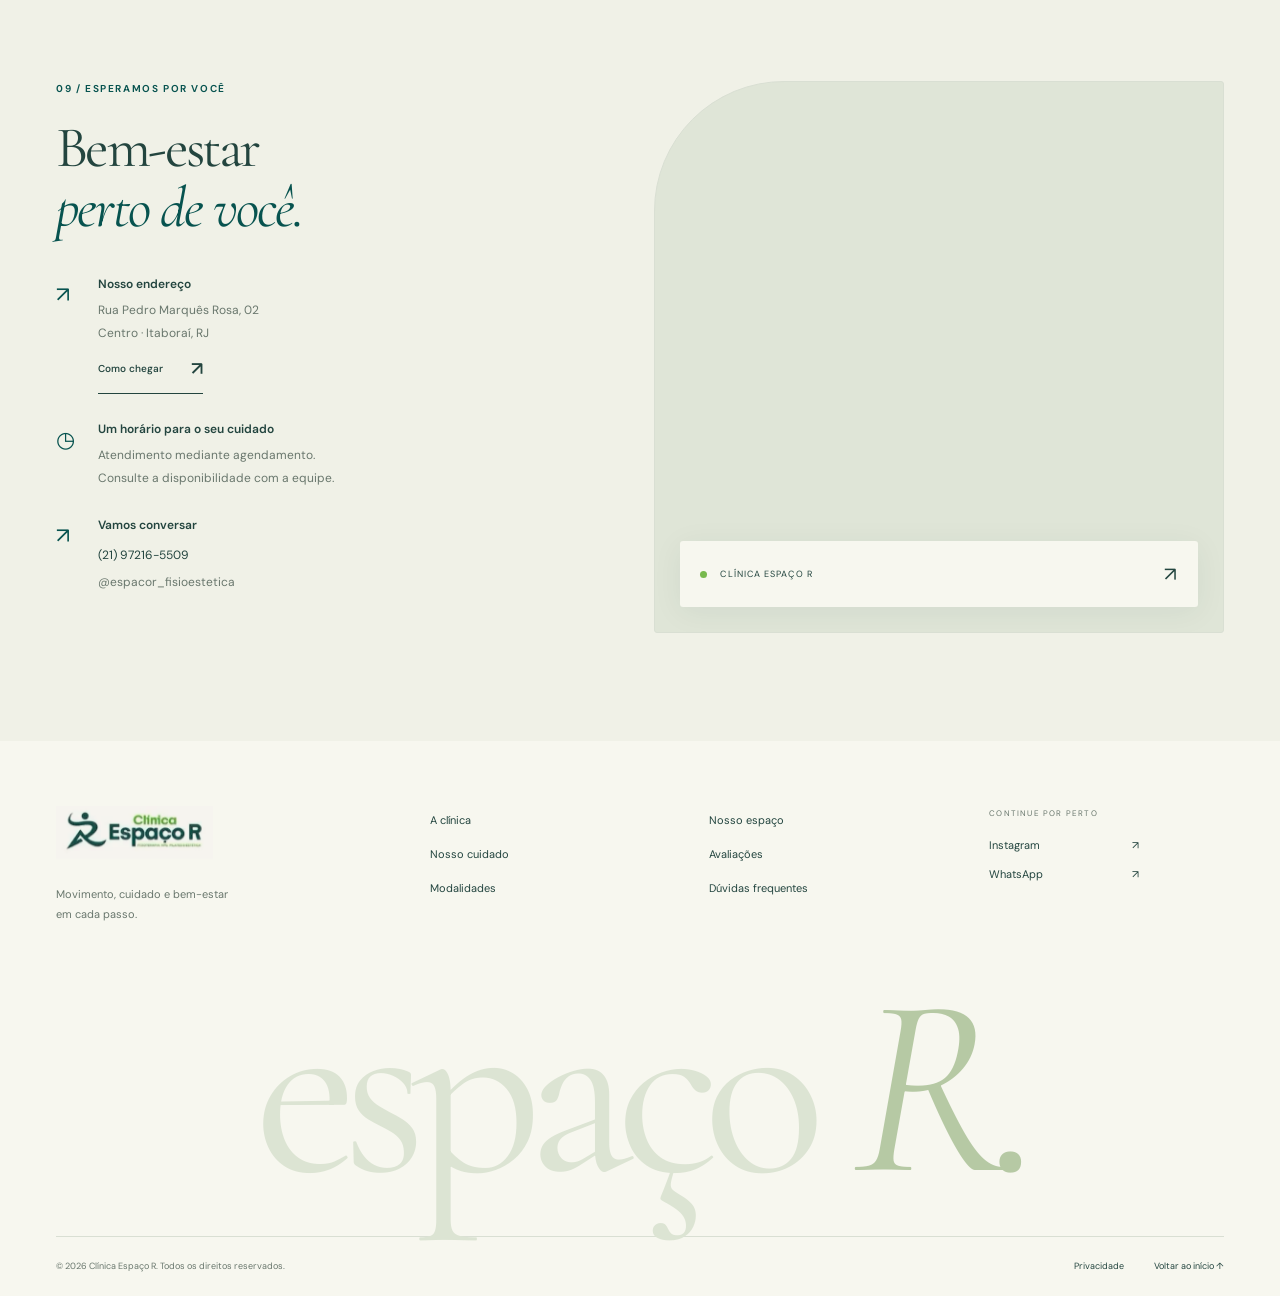
==== commit 7d524456: "feat: ajusta fundo e foto e inclui avaliações reais do Google" ====
--- a/index.html
+++ b/index.html
@@ -18,6 +18,7 @@
   <link rel="stylesheet" href="css/style.css">
   <link rel="stylesheet" href="css/animations.css">
   <link rel="stylesheet" href="css/responsive.css">
+  <link rel="stylesheet" href="css/refinements.css">
   <script src="js/config.js" defer></script>
   <script src="js/main.js" defer></script>
   <script src="js/animations.js" defer></script>
@@ -70,7 +71,7 @@
       <div class="benefit-grid"><article class="benefit reveal"><span class="benefit-icon" aria-hidden="true">↗</span><span class="item-number">01</span><h3>Liberdade para<br>se movimentar</h3><p>Mobilidade e flexibilidade como parte de uma rotina mais ativa e consciente.</p></article><article class="benefit reveal"><span class="benefit-icon" aria-hidden="true">◎</span><span class="item-number">02</span><h3>Presença em<br>cada gesto</h3><p>Um convite a desenvolver consciência corporal, postura e controle do movimento.</p></article><article class="benefit reveal"><span class="benefit-icon" aria-hidden="true">⌁</span><span class="item-number">03</span><h3>Equilíbrio para<br>o seu dia a dia</h3><p>Força, coordenação e bem-estar, respeitando suas necessidades e possibilidades.</p></article></div>
     </section>
     <!-- 06 · Sobre -->
-    <section class="about section" id="sobre"><div class="wrap about-grid"><div class="about-visual reveal"><img src="assets/images/clinica-2.jpg" width="591" height="720" loading="lazy" alt="Espelhos, acessórios e bolas de Pilates no ambiente da clínica"><span class="image-caption">DETALHES DO NOSSO ESPAÇO · ITABORAÍ, RJ</span><div class="small-seal" aria-hidden="true">cuidar<br><em>é estar perto.</em></div></div><div class="about-copy reveal"><p class="eyebrow">02 / BEM-VINDO À ESPAÇO R</p><h2>Um espaço pensado<br>para <em>cuidar de você.</em></h2><p>Acreditamos que cuidar do movimento é também cuidar da vida. Por isso, reunimos fisioterapia, Pilates e bem-estar em um ambiente de atenção e acolhimento.</p><p>Aqui, cada pessoa tem sua história, seu ritmo e suas necessidades. Nossa proposta é escutar, orientar e construir uma experiência de cuidado que faça sentido para você.</p><div class="about-signature"><span aria-hidden="true">R</span><p>Clínica Espaço R<br><small>FISIOTERAPIA, RPG E ESTÉTICA</small></p></div><a class="text-link" href="#espaco">Entre, o espaço é seu <span aria-hidden="true">↗</span></a></div></div></section>
+    <section class="about section" id="sobre"><div class="wrap about-grid"><div class="about-visual reveal"><img src="assets/images/clinica-3.jpg" width="591" height="720" loading="lazy" alt="Ambiente da Clínica Espaço R com aparelho de Pilates e bolas de exercício"><span class="image-caption">DETALHES DO NOSSO ESPAÇO · ITABORAÍ, RJ</span><div class="small-seal" aria-hidden="true">cuidar<br><em>é estar perto.</em></div></div><div class="about-copy reveal"><p class="eyebrow">02 / BEM-VINDO À ESPAÇO R</p><h2>Um espaço pensado<br>para <em>cuidar de você.</em></h2><p>Acreditamos que cuidar do movimento é também cuidar da vida. Por isso, reunimos fisioterapia, Pilates e bem-estar em um ambiente de atenção e acolhimento.</p><p>Aqui, cada pessoa tem sua história, seu ritmo e suas necessidades. Nossa proposta é escutar, orientar e construir uma experiência de cuidado que faça sentido para você.</p><div class="about-signature"><span aria-hidden="true">R</span><p>Clínica Espaço R<br><small>FISIOTERAPIA, RPG E ESTÉTICA</small></p></div><a class="text-link" href="#espaco">Entre, o espaço é seu <span aria-hidden="true">↗</span></a></div></div></section>
     <!-- 07 · Abordagem -->
     <section class="section approach wrap" id="abordagem"><div class="section-top reveal"><p class="eyebrow">03 / NOSSO JEITO DE CUIDAR</p><div><h2>Cada movimento<br>tem <em>um propósito.</em></h2><p>Seu cuidado começa com uma conversa. Conheça o que valorizamos no acompanhamento.</p></div></div><div class="approach-grid"><article class="reveal"><span>01</span><h3>Escuta</h3><p>Conhecer sua rotina, suas expectativas e o que levou você até aqui.</p></article><article class="reveal"><span>02</span><h3>Orientação</h3><p>Conversar sobre suas necessidades e as possibilidades de atendimento.</p></article><article class="reveal"><span>03</span><h3>Individualidade</h3><p>Respeitar seu ritmo e a singularidade de cada movimento.</p></article><article class="reveal"><span>04</span><h3>Presença</h3><p>Valorizar a atenção profissional ao longo da sua experiência.</p></article></div></section>
     <!-- 08 · Modalidades -->
@@ -78,7 +79,12 @@
     <!-- 09 · Galeria -->
     <section class="section gallery-section wrap" id="espaco"><div class="gallery-heading reveal"><div><p class="eyebrow">05 / PORTAS ABERTAS PARA VOCÊ</p><h2>O cuidado também<br>está <em>nos detalhes.</em></h2></div><a class="text-link" href="https://www.instagram.com/espacor_fisioestetica/" target="_blank" rel="noopener noreferrer">Nos acompanhe no Instagram <span aria-hidden="true">↗</span></a></div><div class="gallery"><a class="gallery-item gallery-tall reveal" href="assets/images/clinica-4.jpg" data-gallery data-title="Nosso espaço de Pilates" data-description="Aparelho de Pilates e acessórios da Clínica Espaço R. Fotografia do cadastro público da clínica na TotalPass."><img src="assets/images/clinica-4.jpg" width="810" height="720" loading="lazy" alt="Aparelho de Pilates com acabamento em madeira e estofado roxo"><span>Pilates, de perto <i aria-hidden="true">↗</i></span></a><a class="gallery-item reveal" href="assets/images/clinica-2.jpg" data-gallery data-title="Cada detalhe, um cuidado" data-description="Acessórios e ambiente da clínica. Fotografia do cadastro público da clínica na TotalPass."><img src="assets/images/clinica-2.jpg" width="591" height="720" loading="lazy" alt="Bolas, pesos e espelhos da sala de exercícios"><span>Movimento & possibilidades <i aria-hidden="true">↗</i></span></a><a class="gallery-item reveal" href="assets/images/clinica-3.jpg" data-gallery data-title="Um momento para você" data-description="Ambiente de atendimento da Clínica Espaço R. Fotografia do cadastro público da clínica na TotalPass."><img src="assets/images/clinica-3.jpg" width="591" height="720" loading="lazy" alt="Espaço com equipamento de Pilates, bolas e iluminação natural"><span>Seu tempo, seu ritmo <i aria-hidden="true">↗</i></span></a></div><p class="gallery-source">Imagens da clínica disponíveis em seu <a href="https://totalpass.com/br/academias/clinica-espaco-r/" target="_blank" rel="noopener noreferrer">cadastro público na TotalPass</a>. Conheça as novidades no Instagram.</p><div class="tour-block" id="tour-block" hidden><p class="eyebrow">UM NOVO PONTO DE VISTA</p><h3>Explore nosso espaço em 360°</h3><a class="text-link" id="tour-link" target="_blank" rel="noopener noreferrer">Abrir experiência <span aria-hidden="true">↗</span></a></div></section>
     <!-- 10 · Avaliações reais, na fonte -->
-    <section class="reviews section" id="avaliacoes"><div class="wrap reviews-inner reveal"><span class="quote-mark" aria-hidden="true">“</span><div><p class="eyebrow">06 / CONFIANÇA SE CONSTRÓI</p><h2>Histórias reais.<br><em>Conexões que importam.</em></h2><p>Cada experiência de cuidado é única. Conheça os relatos compartilhados por quem já passou pelo Espaço R, diretamente no nosso perfil do Google.</p><a class="text-link" href="https://maps.app.goo.gl/UWZRt281mYaTSqfA6" target="_blank" rel="noopener noreferrer">Conhecer as avaliações <span aria-hidden="true">↗</span></a></div><div class="review-aside"><span aria-hidden="true">✳</span><p>O próximo capítulo<br>pode ser <em>o seu.</em></p><a href="#primeiro-passo">Venha nos conhecer ↓</a></div></div></section>
+    <section class="reviews section" id="avaliacoes"><div class="wrap reviews-inner reveal"><span class="quote-mark" aria-hidden="true">“</span><div><p class="eyebrow">06 / CONFIANÇA SE CONSTRÓI</p><h2>Histórias reais.<br><em>Conexões que importam.</em></h2><p>Cada experiência de cuidado é única. Conheça os relatos compartilhados por quem já passou pelo Espaço R, diretamente no nosso perfil do Google.</p><a class="text-link" href="https://maps.app.goo.gl/UWZRt281mYaTSqfA6" target="_blank" rel="noopener noreferrer">Conhecer as avaliações <span aria-hidden="true">↗</span></a></div><div class="review-aside"><span aria-hidden="true">✳</span><p>O próximo capítulo<br>pode ser <em>o seu.</em></p><a href="#primeiro-passo">Venha nos conhecer ↓</a></div></div>
+    <div class="review-cards wrap" aria-label="Trechos de avaliações no Google">
+      <article class="review-card"><div class="review-stars" aria-label="5 de 5 estrelas">★★★★★</div><blockquote>“Pessoa maravilhosa, profissional dedicada, sempre atualizada e acolhedora.”</blockquote><p class="review-author">Ana Paula Silva de Araujo</p><p class="review-meta">Google · Publicado há 3 meses na data da consulta</p><a class="text-link" href="https://maps.app.goo.gl/UWZRt281mYaTSqfA6" target="_blank" rel="noopener noreferrer">Ler avaliação no Google <span aria-hidden="true">↗</span></a></article>
+      <article class="review-card"><div class="review-stars" aria-label="5 de 5 estrelas">★★★★★</div><blockquote>“A Clinica de Fisioterapia Espaço R merece avaliação de 5 estrelas.”</blockquote><p class="review-author">NELSON</p><p class="review-meta">Google · Publicado há 2 anos na data da consulta</p><a class="text-link" href="https://www.google.com/maps/contrib/109256320220533435325?hl=pt-BR" target="_blank" rel="noopener noreferrer">Ver perfil do avaliador <span aria-hidden="true">↗</span></a></article>
+      <p class="reviews-source"><strong>5,0 de 5 · 12 avaliações no Google.</strong> Trechos de comentários públicos consultados em 05/11/2026. As avaliações completas estão na fonte; a nota pode mudar.</p>
+    </div></section>
     <!-- 11 · Como começar -->
     <section class="section first-step wrap" id="primeiro-passo"><div class="section-top reveal"><p class="eyebrow">07 / VAMOS COMEÇAR?</p><div><h2>O primeiro passo<br>pode ser <em>mais leve.</em></h2></div></div><div class="steps"><article class="reveal"><span>01</span><h3>Vamos conversar</h3><p>Conte o que você procura e tire suas dúvidas com a nossa equipe.</p></article><article class="reveal"><span>02</span><h3>Encontre seu momento</h3><p>Consulte os horários e as opções de visita, aula ou avaliação disponíveis.</p></article><article class="reveal"><span>03</span><h3>Comece a se cuidar</h3><p>Conheça o espaço e dê início ao seu acompanhamento profissional.</p></article></div></section>
     <!-- 12 · Convite -->
--- a/css/style.css
+++ b/css/style.css
@@ -1,4 +1,4 @@
-:root{--green:#07534f;--green-dark:#123f38;--leaf:#78b94d;--lime:#c5e29c;--cream:#f7f7ef;--paper:#f0f1e7;--sage:#dfe5d7;--ink:#23453f;--muted:#69776d;--line:#d9dfd3;--serif:'Cormorant Garamond',Georgia,serif;--sans:'DM Sans',Arial,sans-serif;--wrap:1280px}
+:root{--green:#07534f;--green-dark:#123f38;--leaf:#78b94d;--lime:#c5e29c;--cream:#f7f7ef;--paper:#f0f1e7;--sage:#dfe5d7;--ink:#23453f;--muted:#69776d;--line:#d9dfd3;--serif:'Cormorant Garamond',Georgia,serif;--sans:'DM Sans',Arial,sans-serif;--wrap:1280px;--hero-green:#d4e5c3}
 *,*::before,*::after{box-sizing:border-box}html{scroll-behavior:smooth;scroll-padding-top:110px}body{margin:0;background:var(--cream);color:var(--ink);font:16px/1.7 var(--sans);-webkit-font-smoothing:antialiased}body.modal-open{overflow:hidden}::selection{color:var(--green-dark);background:var(--lime)}a{color:inherit;text-decoration:none}button,input{font:inherit}button,a,summary{-webkit-tap-highlight-color:transparent}button{cursor:pointer}img{display:block;max-width:100%;height:auto}button{color:inherit}h1,h2,h3,p,figure{margin:0}h1,h2,h3{font-weight:400}h1,h2{font-family:var(--serif);line-height:1.03;letter-spacing:-.045em}h2{font-size:clamp(42px,4.5vw,66px)}h2 em,h1 em{font-weight:400;color:var(--green);letter-spacing:-.035em}h3{font-size:23px;line-height:1.35;letter-spacing:-.035em}p{color:var(--muted)}a:focus-visible,button:focus-visible,summary:focus-visible{outline:3px solid var(--leaf);outline-offset:6px;border-radius:3px}[hidden]{display:none!important}.wrap{max-width:var(--wrap);width:calc(100% - 112px);margin-inline:auto}.section{padding-block:108px}.eyebrow{color:var(--green);font-size:10px;letter-spacing:.16em;font-weight:650;line-height:1.5;display:flex;align-items:center;gap:10px}.status-dot{width:7px;height:7px;background:var(--leaf);display:inline-block;border-radius:50%;flex-shrink:0}.button{background:var(--green);color:#fff;min-height:54px;padding:16px 23px;display:inline-flex;align-items:center;justify-content:space-between;gap:32px;font-size:12px;font-weight:550;border:1px solid var(--green);border-radius:3px;line-height:1.5;transition:background .25s,transform .25s,color .25s}.button:hover{background:var(--green-dark);transform:translateY(-2px)}.button span{font-size:20px;line-height:1}.button-small{font-size:11px;min-height:43px;padding:11px 16px;gap:20px}.text-link{display:inline-flex;align-items:center;justify-content:space-between;gap:28px;border-bottom:1px solid currentColor;padding-block:9px 6px;font-size:12px;font-weight:550;line-height:1.6;transition:gap .25s,color .25s}.text-link:hover{gap:38px;color:var(--green)}.text-link span{font-size:19px}.skip-link{position:fixed;top:10px;left:10px;z-index:1000;padding:12px 20px;background:var(--green);color:white;transform:translateY(-180%)}.skip-link:focus{transform:none}.welcome{display:none}.header{position:fixed;inset:0 0 auto;z-index:40;background:rgba(247,247,239,.95);transition:box-shadow .3s,background .3s}.header.scrolled{background:rgba(247,247,239,.92);backdrop-filter:blur(16px);box-shadow:0 3px 25px #123f3808}.header-inner{height:96px;display:flex;align-items:center;justify-content:space-between;border-bottom:1px solid var(--line);gap:25px}.brand{display:inline-block;flex-shrink:0}.brand img{width:157px;height:auto;mix-blend-mode:multiply}.navigation{display:flex;align-items:center;gap:28px}.navigation>a:not(.button){font-size:11px;font-weight:500;position:relative;white-space:nowrap}.navigation>a:not(.button)::after{content:'';position:absolute;inset:auto 0 -5px;height:1px;background:var(--green);transform:scaleX(0);transform-origin:left;transition:transform .25s}.navigation>a:hover::after{transform:scaleX(1)}.menu-toggle{display:none}.scroll-progress{height:2px;background:var(--leaf);width:100%;position:absolute;bottom:0;left:0;transform:scaleX(0);transform-origin:left}
 .hero{position:relative;padding-top:151px;padding-bottom:78px;display:grid;grid-template-columns:1.07fr 1fr;gap:66px;isolation:isolate}.organic-canvas{position:absolute;inset:96px 0 auto;width:100%;height:calc(100% - 150px);z-index:-1;opacity:.52;pointer-events:none}.hero-copy{position:relative;padding-block:13px}.hero .eyebrow{margin-bottom:25px;font-size:9px}.hero h1{font-size:clamp(65px,6.35vw,91px);line-height:.96;letter-spacing:-.055em}.hero h1 em{font-weight:400}.hero-description{font-size:13px;line-height:1.9;max-width:370px;margin-top:26px}.hero-actions{display:flex;align-items:center;gap:27px;margin-top:30px}.hero-actions .button{font-size:11px;padding:16px 19px;gap:21px}.hero-actions .text-link{font-size:10px;gap:16px;white-space:nowrap}.hero-footnote{margin-top:38px;display:flex;gap:15px;align-items:center}.line-flower{font-size:39px;line-height:1;color:var(--leaf);font-weight:400}.hero-footnote p{font-size:10px;line-height:1.7}.hero-footnote strong{font-weight:500;color:var(--green)}.hero-visual{position:relative;align-self:start;margin:10px 15px 0 0;min-width:0}.hero-image-frame{position:relative;isolation:isolate;height:610px;border-radius:46% 46% 4px 4px;overflow:hidden;background:var(--sage)}.hero-photo{height:100%;width:100%;object-fit:cover;object-position:65% center;filter:brightness(1.08) saturate(.68)}.photo-shade{position:absolute;inset:60% 0 0;background:linear-gradient(transparent,#0a3325a0)}.photo-label{position:absolute;bottom:31px;left:30px;font-size:8px;letter-spacing:.19em;color:#fff;display:flex;gap:9px;align-items:center}.photo-label span{height:6px;width:6px;background:var(--lime);border-radius:50%}.orbit{position:absolute;inset:-12px -13px 16px 13px;border:1px solid #8da98366;border-radius:46% 46% 4px 4px;z-index:-1;transform:rotate(3deg)}.hero-note{position:absolute;left:-36px;bottom:83px;display:flex;gap:16px;align-items:center;background:var(--cream);box-shadow:0 10px 40px #142b2510;padding:19px 24px;border:1px solid #e6e9dd;border-radius:3px}.note-symbol{font-family:var(--serif);font-size:45px;color:var(--green);line-height:1}.hero-note p{font-size:11px;line-height:1.7}.hero-note strong{font-weight:550;color:var(--green)}.vertical-note{position:absolute;right:-37px;top:41%;writing-mode:vertical-rl;font-size:8px;letter-spacing:.25em;color:var(--muted)}.circle-link{position:absolute;right:-23px;bottom:-23px;width:72px;height:72px;display:grid;place-items:center;background:var(--lime);color:var(--green);border:6px solid var(--cream);border-radius:50%;font-size:31px;transition:transform .3s}.circle-link:hover{transform:rotate(-20deg)}.scroll-hint{grid-column:1/-1;margin-top:-10px;font-size:8px;letter-spacing:.14em;display:flex;align-items:center;gap:12px}.scroll-hint span{font-size:19px}.essence{background:var(--green);color:#f2f2e8}.essence-inner{display:flex;align-items:center;justify-content:space-between;gap:23px;padding-block:26px}.essence p{color:#b4c9b8;max-width:130px;font-size:9px;letter-spacing:.15em;line-height:1.7}.essence span{font-family:var(--serif);font-size:27px}.essence i{font-style:normal;font-size:21px;color:var(--lime)}
 .section-top{display:grid;grid-template-columns:1fr 2.05fr;gap:50px;margin-bottom:55px}.section-top>.eyebrow{align-items:start;padding-top:12px}.section-top>div>p{margin-top:22px;max-width:460px;font-size:13px;line-height:1.9}.benefit-grid{display:grid;grid-template-columns:repeat(3,1fr);border-top:1px solid var(--line)}.benefit{position:relative;padding:32px 35px 10px 0}.benefit+.benefit{padding-left:35px;border-left:1px solid var(--line)}.benefit-icon{font-family:var(--serif);font-size:51px;color:var(--green);line-height:1}.item-number{font-size:10px;letter-spacing:.07em;color:var(--muted)}.benefit>.item-number{position:absolute;top:39px;right:35px}.benefit h3{margin-top:26px;font-size:25px}.benefit p{font-size:12px;line-height:1.9;margin-top:16px;max-width:275px}.about{background:var(--paper)}.about-grid{display:grid;grid-template-columns:1fr 1fr;align-items:center;gap:110px}.about-visual{position:relative;margin-right:25px}.about-visual>img{height:490px;width:100%;object-fit:cover;filter:saturate(.65);border-radius:3px 130px 3px 3px}.image-caption{display:block;font-size:8px;letter-spacing:.13em;color:var(--muted);margin-top:14px}.small-seal{position:absolute;right:-54px;bottom:52px;width:132px;height:132px;background:var(--lime);border:7px solid var(--paper);border-radius:50%;display:flex;flex-direction:column;justify-content:center;align-items:center;text-align:center;font:24px/1.05 var(--serif);transform:rotate(-10deg)}.small-seal em{font-size:19px}.about-copy>.eyebrow{margin-bottom:25px}.about-copy>p:not(.eyebrow){font-size:13px;line-height:1.95;margin-top:24px}.about-signature{display:flex;align-items:center;gap:15px;margin-top:26px;margin-bottom:22px}.about-signature>span{font:italic 55px/1 var(--serif);color:var(--green)}.about-signature p{font-size:13px;color:var(--green)}.about-signature small{font-size:7px;letter-spacing:.16em}.approach-grid{display:grid;grid-template-columns:repeat(4,1fr);gap:32px}.approach-grid article{border-top:1px solid var(--line);padding-top:27px;position:relative}.approach-grid article::before{content:'';width:5px;height:5px;position:absolute;left:0;top:-3px;background:var(--leaf);border-radius:50%}.approach-grid article>span{font:italic 45px var(--serif);color:#a7b4a2}.approach-grid h3{margin-top:24px}.approach-grid p{font-size:12px;line-height:1.9;margin-top:12px}.modalities{background:var(--paper)}.modality-grid{display:grid;grid-template-columns:1fr 1fr;gap:65px}.modality-feature{position:relative;min-height:550px;overflow:hidden;border-radius:3px;background:var(--green)}.modality-feature>img{width:100%;height:100%;position:absolute;inset:0;object-fit:cover;object-position:50% 40%;filter:saturate(.6)}.modality-feature::after{content:'';position:absolute;inset:0;background:linear-gradient(transparent 10%,#062c26ed)}.modality-feature>div{position:absolute;inset:auto 35px 35px;z-index:1}.modality-feature .eyebrow{color:var(--lime);font-size:8px}.modality-feature h3{font-family:var(--serif);font-size:58px;color:#fff;margin-block:10px}.modality-feature p{color:#e2e9da;font-size:12px;line-height:1.85;max-width:310px}.light{color:#fff!important;margin-top:17px}.modality-list>article{display:flex;align-items:start;gap:20px;padding:28px 0;border-bottom:1px solid var(--line)}.modality-list>article:first-child{padding-top:4px}.modality-list .item-number{padding-top:7px}.modality-list h3{font-family:var(--serif);font-size:33px}.modality-list p{font-size:12px;line-height:1.9;margin-top:10px}.modality-list>article>a{flex-shrink:0;width:38px;height:38px;display:grid;place-items:center;border:1px solid #cbd5c4;border-radius:50%;font-size:20px;margin-left:auto;transition:background .3s}.modality-list>article>a:hover{background:var(--lime)}details>summary{cursor:pointer;list-style:none}details>summary::-webkit-details-marker{display:none}.all-services{padding-top:24px}.all-services summary{display:flex;justify-content:space-between;align-items:center;font-size:12px;font-weight:550}.all-services summary>span{font-size:22px}.all-services ul{padding-left:16px;columns:2;font-size:11px;line-height:2.2;margin-block:20px}.all-services>p{font-size:10px}.all-services[open] summary>span{transform:rotate(45deg)}
--- a/css/refinements.css
+++ b/css/refinements.css
@@ -0,0 +1,35 @@
+/* Ajustes solicitados na revisão da prévia. */
+.hero {
+  background-color: var(--hero-green);
+  background-image: linear-gradient(var(--hero-green), var(--hero-green));
+  box-shadow: 0 0 0 100vmax var(--hero-green);
+  clip-path: inset(0 -100vmax);
+}
+.hero .organic-canvas { display: none; }
+.hero-description, .hero-footnote p, .vertical-note { color: #415b48; }
+.hero-note { background: #e4efda; border-color: #b6cda4; }
+.hero .circle-link { border-color: var(--hero-green); }
+.about-visual > img { object-position: center 65%; }
+.review-cards {
+  display: grid;
+  grid-template-columns: repeat(2, minmax(0, 1fr));
+  gap: 24px;
+  padding-block: 45px 65px;
+}
+.review-card { padding: 35px; border: 1px solid var(--line); background: #eff3e9; }
+.review-stars { color: var(--green); font-size: 17px; letter-spacing: 3px; }
+.review-card blockquote {
+  margin: 20px 0 26px;
+  color: var(--green-dark);
+  font: 500 clamp(26px, 2.5vw, 35px)/1.2 var(--serif);
+  letter-spacing: -.02em;
+}
+.review-author { font-size: 12px; font-weight: 650; color: var(--ink); }
+.review-meta { font-size: 10px; margin-top: 5px; }
+.review-card .text-link { font-size: 11px; margin-top: 20px; }
+.reviews-source { grid-column: 1 / -1; font-size: 10px; line-height: 1.8; }
+.reviews-source strong { font-weight: 550; color: var(--green); }
+@media (max-width: 767px) {
+  .review-cards { grid-template-columns: 1fr; gap: 16px; padding-block: 30px 50px; }
+  .review-card { padding: 27px; }
+}
